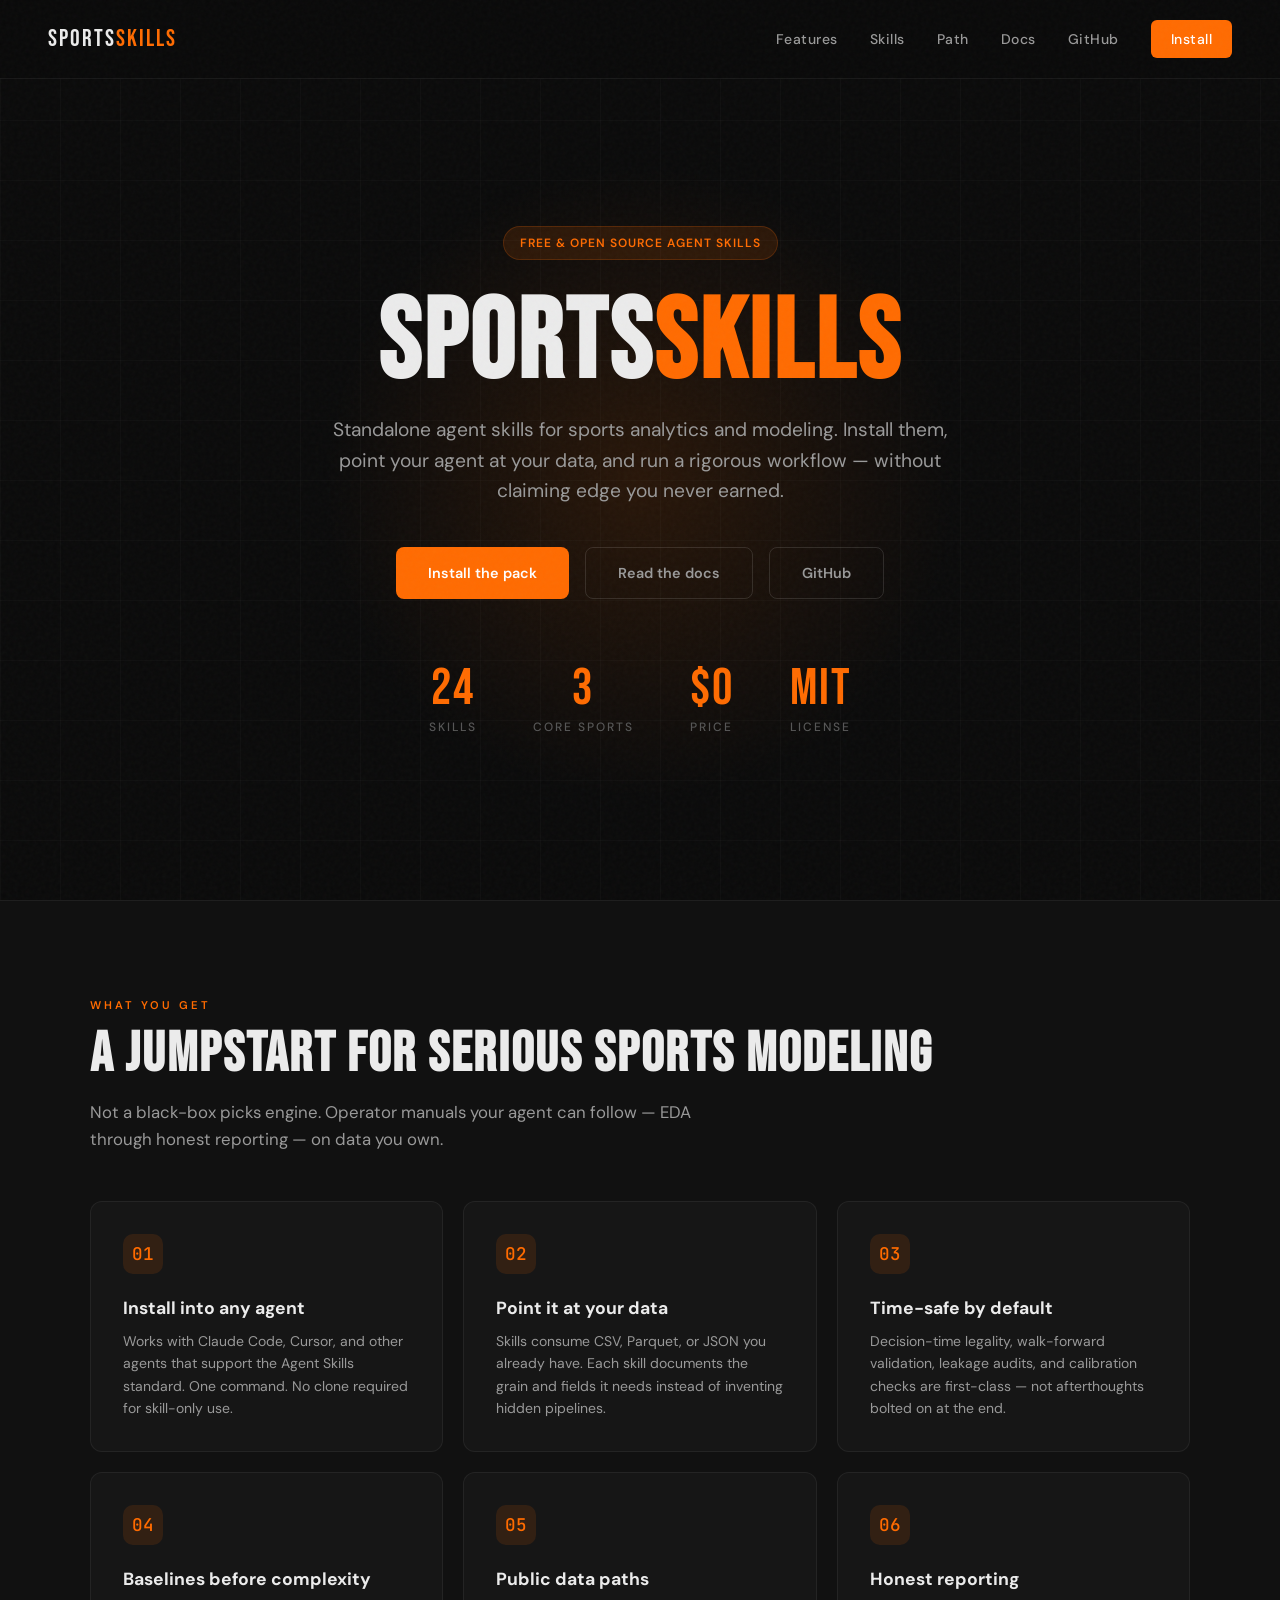
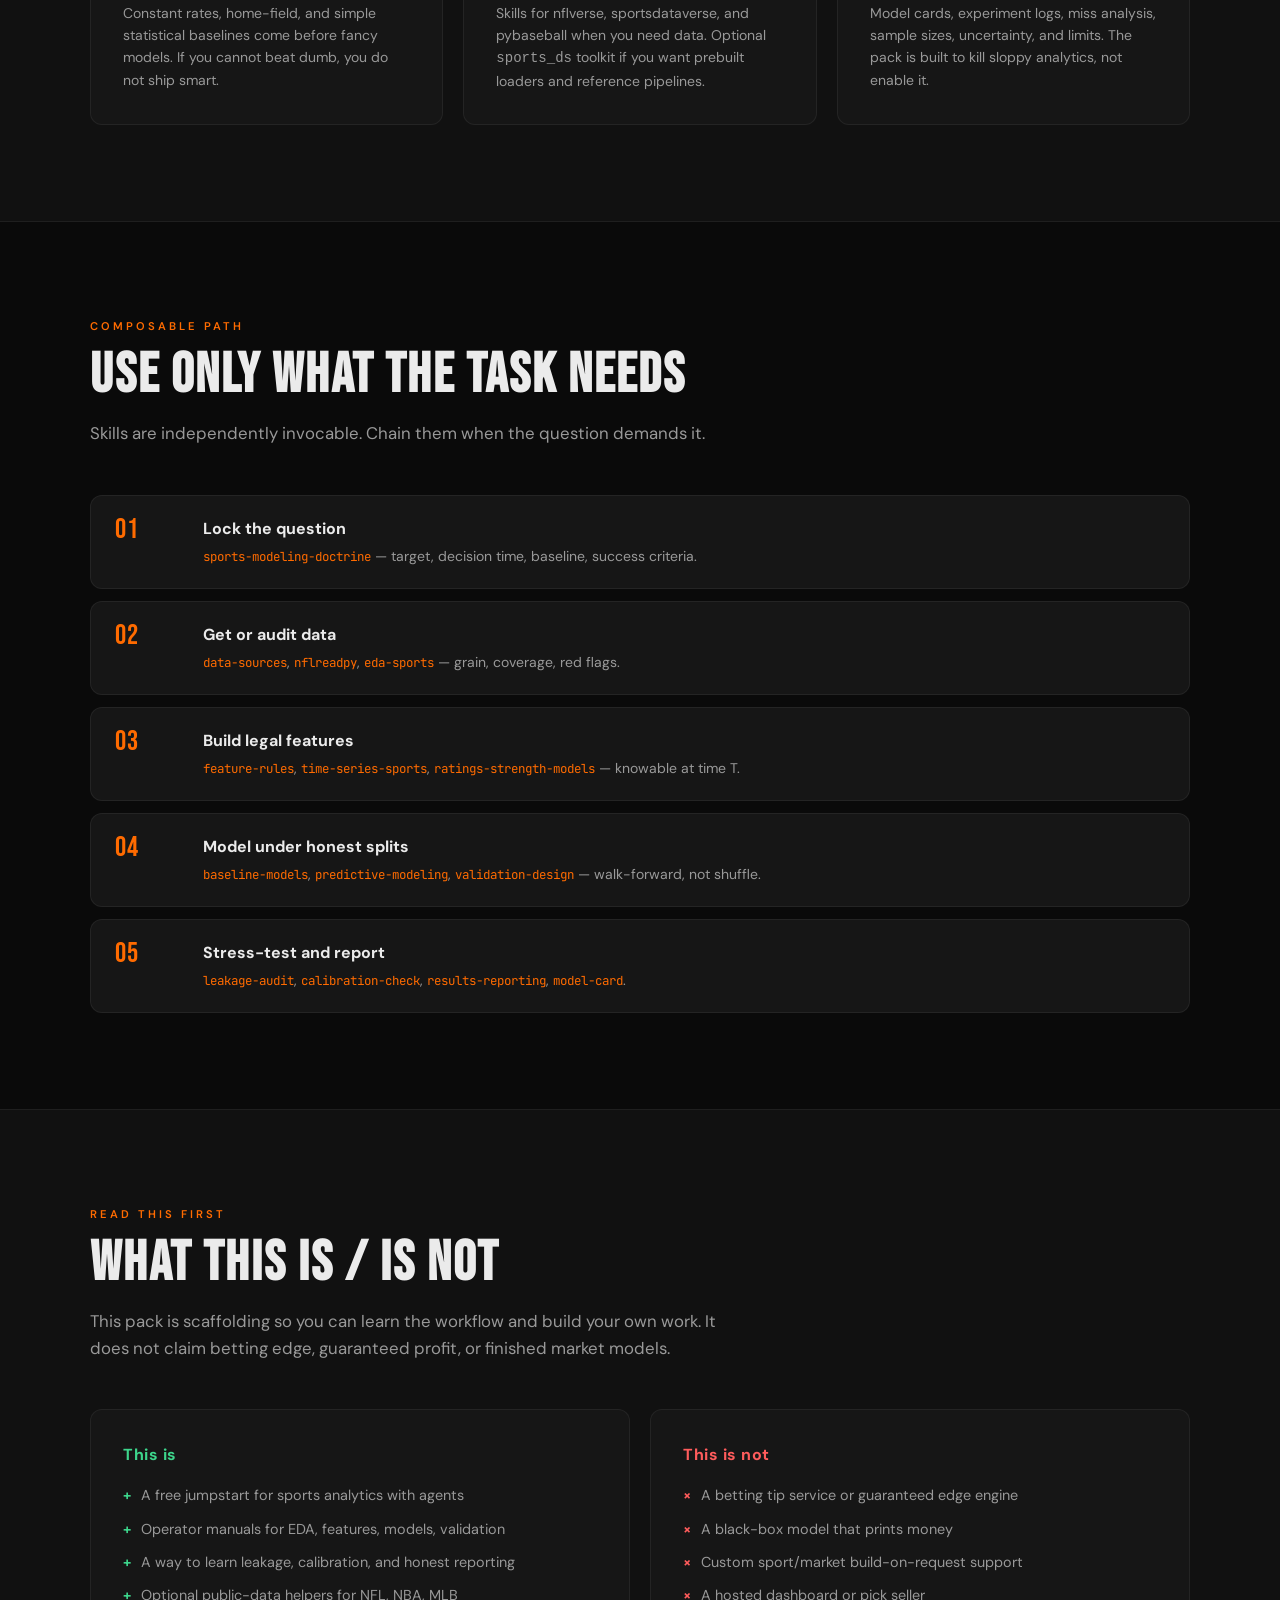
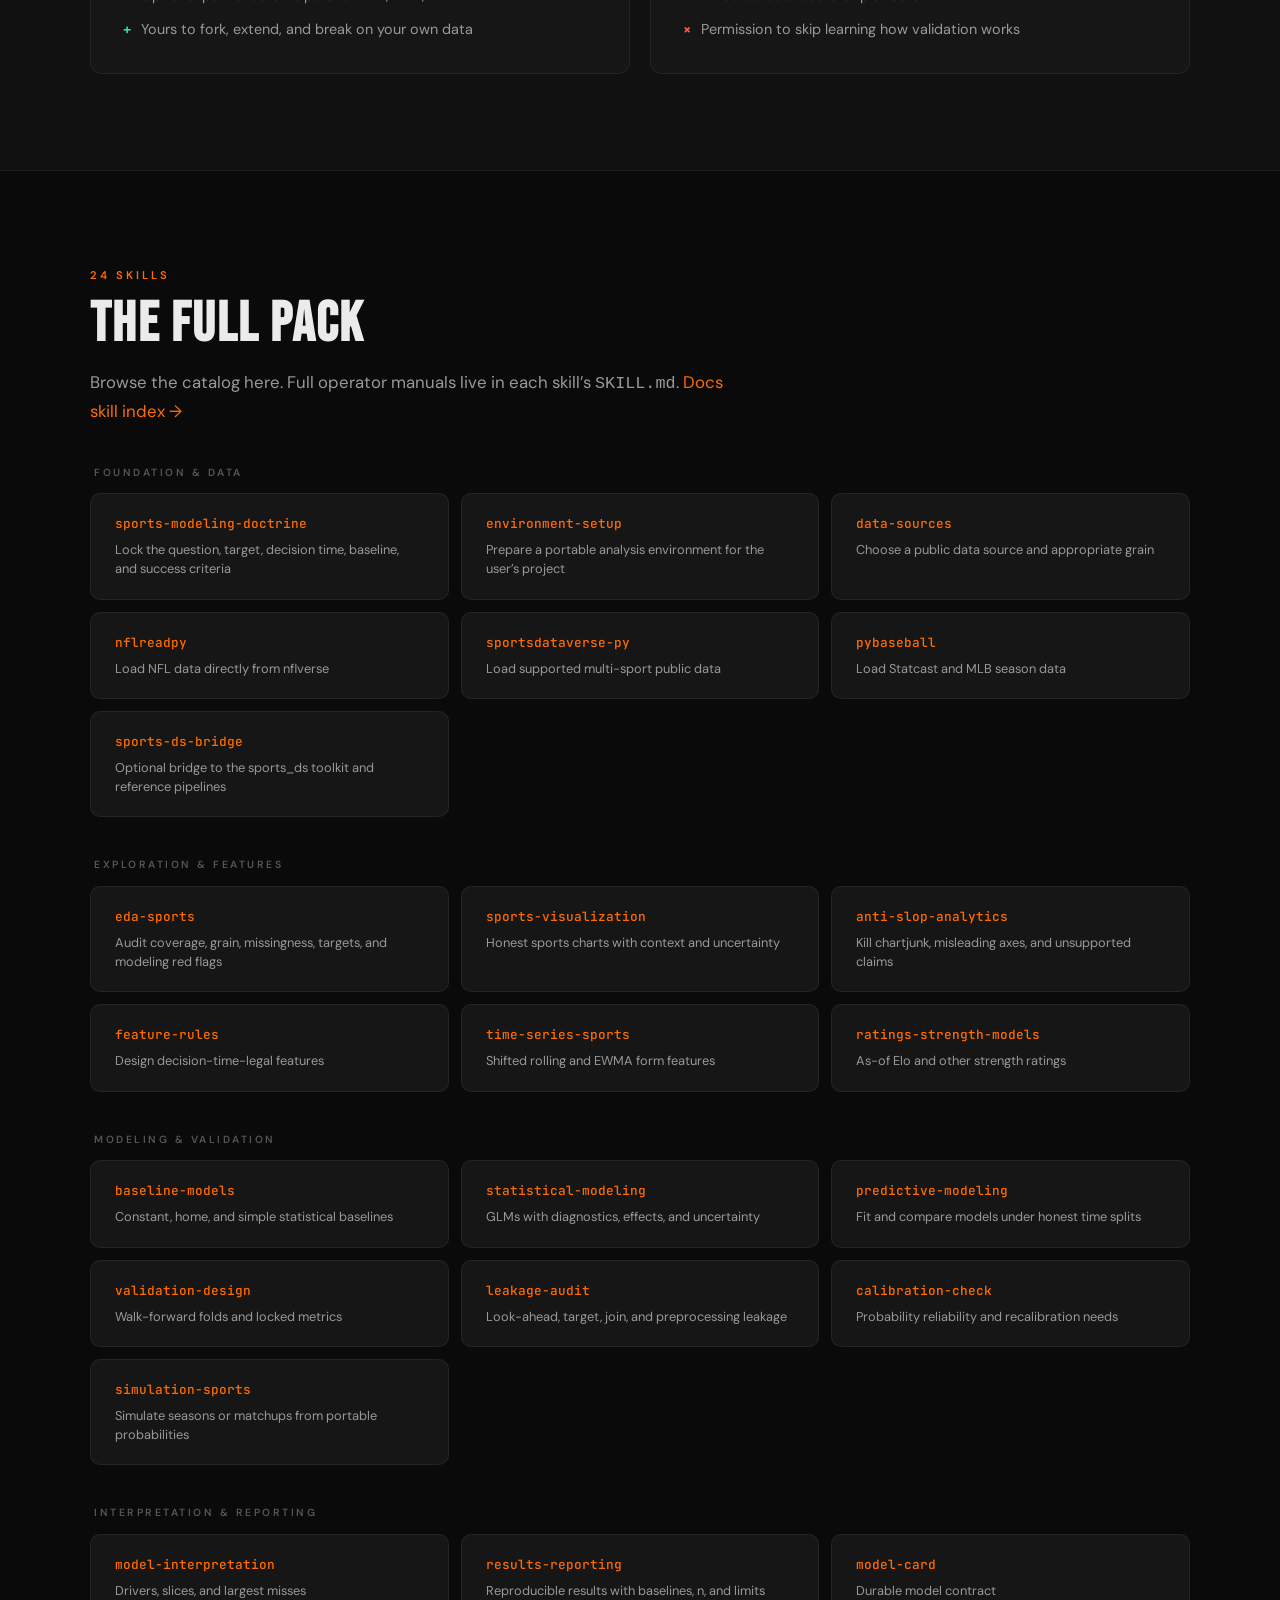
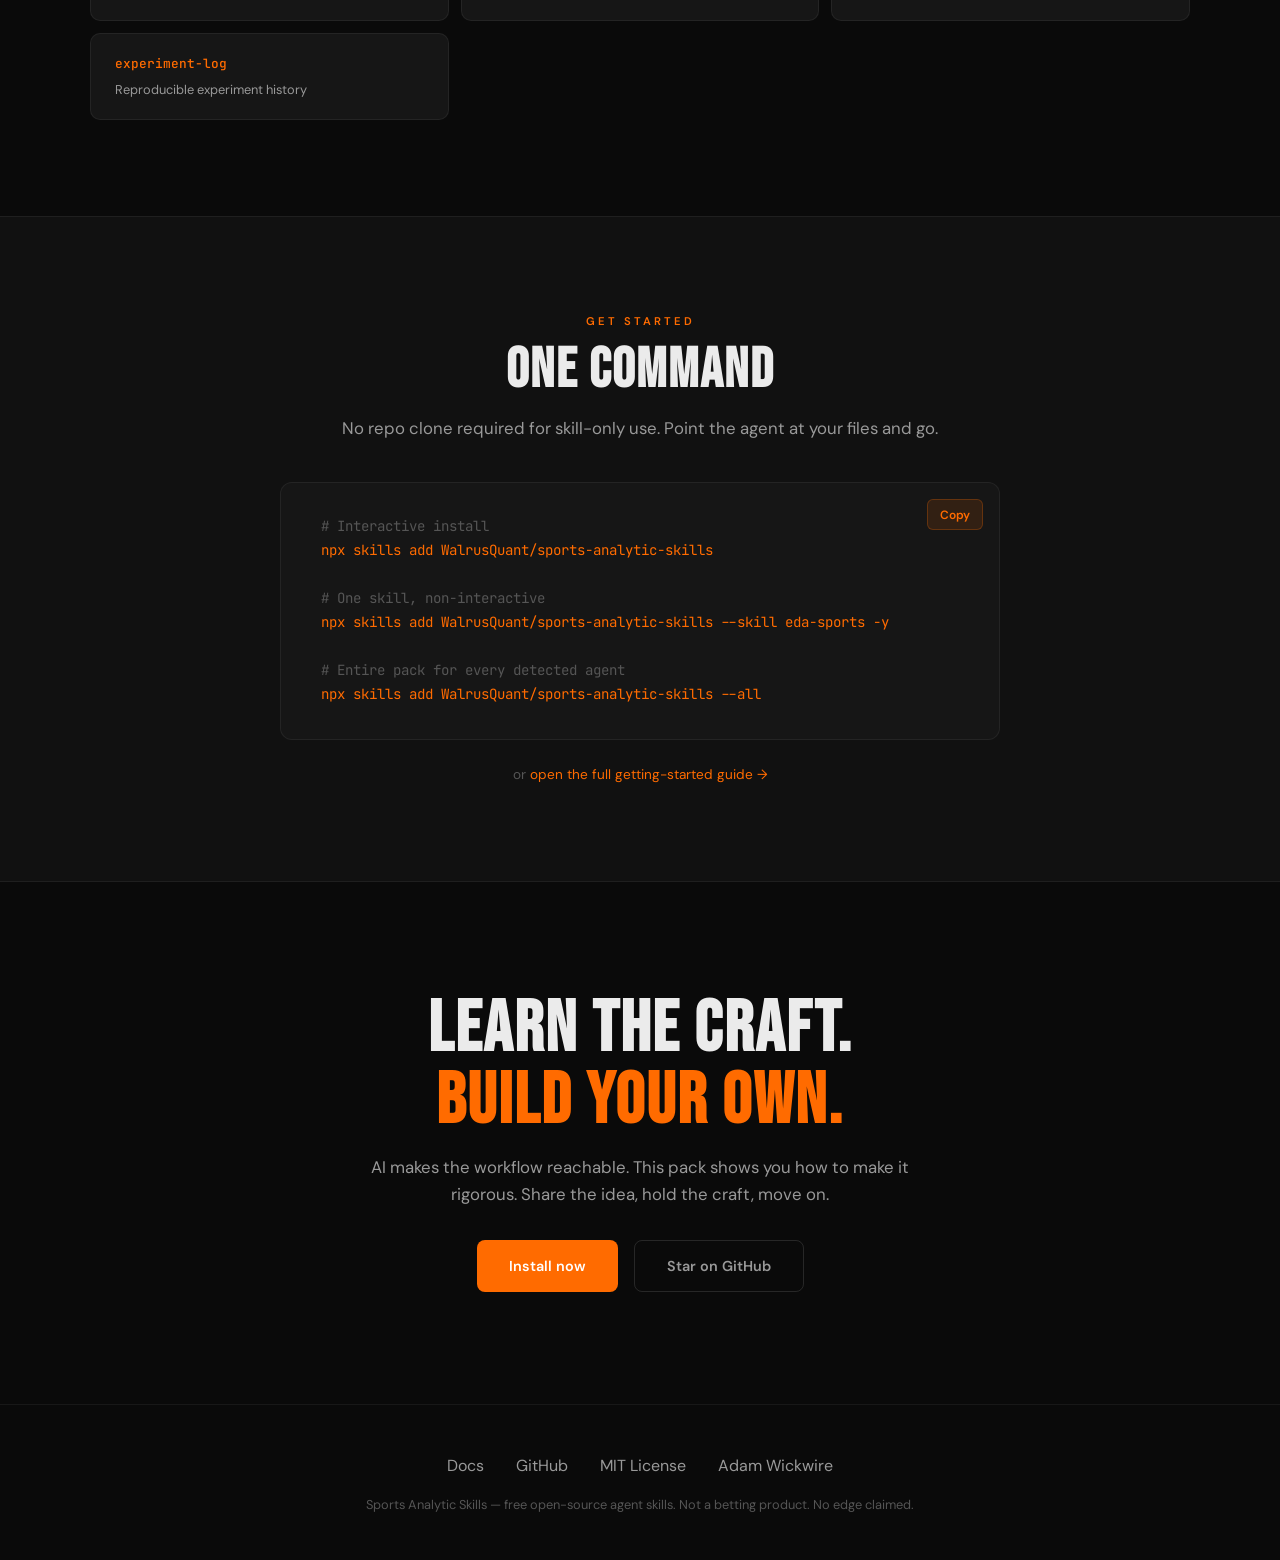
==== docs/index.html @ 064cb2d3 "feat: add GitHub Pages marketing site and docs Landing page and human docs for the skill pack, match" ====
<!DOCTYPE html>
<html lang="en">
<head>
  <meta charset="UTF-8">
  <meta name="viewport" content="width=device-width, initial-scale=1.0">
  <title>Sports Analytic Skills — Agent Skills for Sports Analytics</title>
  <meta name="description" content="Standalone agent skills for sports analytics and modeling. Install into Claude Code, Cursor, or any agent — EDA, time-safe features, baselines, walk-forward validation, leakage checks, calibration, and reporting.">

  <meta property="og:type" content="website">
  <meta property="og:title" content="Sports Analytic Skills — Agent Skills for Sports Analytics">
  <meta property="og:description" content="24 standalone agent skills for rigorous sports analytics. Point your agent at your data. Free and open source.">
  <meta property="og:url" content="https://walrusquant.github.io/sports-analytic-skills/">
  <meta property="og:site_name" content="Sports Analytic Skills">

  <meta name="twitter:card" content="summary_large_image">
  <meta name="twitter:title" content="Sports Analytic Skills">
  <meta name="twitter:description" content="24 standalone agent skills for sports analytics and modeling. Free jumpstart for agents — not a betting edge kit.">

  <link rel="preconnect" href="https://fonts.googleapis.com">
  <link rel="preconnect" href="https://fonts.gstatic.com" crossorigin>
  <link href="https://fonts.googleapis.com/css2?family=Bebas+Neue&family=DM+Sans:ital,opsz,wght@0,9..40,400;0,9..40,500;0,9..40,600;0,9..40,700;1,9..40,400&family=JetBrains+Mono:wght@400;500&display=swap" rel="stylesheet">
  <style>
    *, *::before, *::after { margin: 0; padding: 0; box-sizing: border-box; }

    :root {
      --bg: #0a0a0a;
      --surface: #111;
      --card: #161616;
      --card-border: rgba(255,255,255,0.06);
      --accent: #FF6B00;
      --accent-dim: rgba(255,107,0,0.12);
      --accent-glow: rgba(255,107,0,0.25);
      --text: #EBEBEB;
      --text-mid: #999;
      --text-dim: #555;
      --good: #3dd68c;
      --display: 'Bebas Neue', sans-serif;
      --body: 'DM Sans', sans-serif;
      --mono: 'JetBrains Mono', monospace;
    }

    html { scroll-behavior: smooth; }

    body {
      background: var(--bg);
      color: var(--text);
      font-family: var(--body);
      line-height: 1.6;
      -webkit-font-smoothing: antialiased;
      overflow-x: hidden;
    }

    body::before {
      content: '';
      position: fixed;
      inset: 0;
      background-image: url("data:image/svg+xml,%3Csvg viewBox='0 0 256 256' xmlns='http://www.w3.org/2000/svg'%3E%3Cfilter id='n'%3E%3CfeTurbulence type='fractalNoise' baseFrequency='0.9' numOctaves='4' stitchTiles='stitch'/%3E%3C/filter%3E%3Crect width='100%25' height='100%25' filter='url(%23n)' opacity='0.03'/%3E%3C/svg%3E");
      pointer-events: none;
      z-index: 9999;
    }

    a { color: var(--accent); text-decoration: none; }
    a:hover { color: #ff8533; }

    nav {
      position: fixed; top: 0; left: 0; right: 0; z-index: 100;
      display: flex; align-items: center; justify-content: space-between;
      padding: 1.25rem 3rem;
      background: rgba(10,10,10,0.85);
      backdrop-filter: blur(12px);
      border-bottom: 1px solid var(--card-border);
    }
    .nav-brand {
      font-family: var(--display);
      font-size: 1.5rem;
      letter-spacing: 2px;
      color: var(--text);
    }
    .nav-brand span { color: var(--accent); }
    .nav-links { display: flex; gap: 2rem; align-items: center; }
    .nav-links a {
      color: var(--text-mid);
      font-size: 0.875rem;
      font-weight: 500;
      letter-spacing: 0.5px;
      transition: color 0.2s;
    }
    .nav-links a:hover { color: var(--text); }
    .nav-cta {
      background: var(--accent) !important;
      color: #fff !important;
      padding: 0.5rem 1.25rem;
      border-radius: 6px;
      font-weight: 600;
      font-size: 0.8rem;
      letter-spacing: 0.5px;
      transition: box-shadow 0.3s;
    }
    .nav-cta:hover { box-shadow: 0 0 20px var(--accent-glow); color: #fff !important; }

    .hero {
      min-height: 100vh;
      display: flex;
      flex-direction: column;
      align-items: center;
      justify-content: center;
      text-align: center;
      padding: 8rem 2rem 4rem;
      position: relative;
    }
    .hero::before {
      content: '';
      position: absolute;
      top: 18%;
      left: 50%;
      transform: translateX(-50%);
      width: 640px;
      height: 640px;
      background: radial-gradient(circle, var(--accent-dim) 0%, transparent 70%);
      pointer-events: none;
    }
    .hero::after {
      content: '';
      position: absolute;
      inset: 0;
      background-image:
        linear-gradient(rgba(255,255,255,0.02) 1px, transparent 1px),
        linear-gradient(90deg, rgba(255,255,255,0.02) 1px, transparent 1px);
      background-size: 60px 60px;
      pointer-events: none;
    }
    .hero-content { position: relative; z-index: 1; max-width: 920px; }

    .hero-badge {
      display: inline-flex;
      align-items: center;
      gap: 0.5rem;
      background: var(--accent-dim);
      border: 1px solid rgba(255,107,0,0.2);
      padding: 0.4rem 1rem;
      border-radius: 100px;
      font-size: 0.75rem;
      font-weight: 600;
      color: var(--accent);
      letter-spacing: 1px;
      text-transform: uppercase;
      margin-bottom: 2rem;
      animation: fadeUp 0.6s ease-out both;
    }

    .hero h1 {
      font-family: var(--display);
      font-size: clamp(3.4rem, 9vw, 7rem);
      line-height: 0.95;
      letter-spacing: 3px;
      color: var(--text);
      margin-bottom: 0.5rem;
      animation: fadeUp 0.6s ease-out 0.1s both;
    }
    .hero h1 span { color: var(--accent); }

    .hero-sub {
      font-size: 1.2rem;
      color: var(--text-mid);
      max-width: 620px;
      margin: 1rem auto 2.5rem;
      font-weight: 400;
      animation: fadeUp 0.6s ease-out 0.2s both;
    }

    .hero-actions {
      display: flex;
      gap: 1rem;
      justify-content: center;
      flex-wrap: wrap;
      animation: fadeUp 0.6s ease-out 0.3s both;
    }

    .btn {
      display: inline-flex;
      align-items: center;
      gap: 0.5rem;
      padding: 0.85rem 2rem;
      border-radius: 8px;
      font-weight: 600;
      font-size: 0.9rem;
      transition: all 0.25s;
      cursor: pointer;
      border: none;
    }
    .btn-primary {
      background: var(--accent);
      color: #fff;
    }
    .btn-primary:hover {
      background: #ff8533;
      box-shadow: 0 0 30px var(--accent-glow);
      color: #fff;
      transform: translateY(-1px);
    }
    .btn-ghost {
      background: transparent;
      color: var(--text-mid);
      border: 1px solid rgba(255,255,255,0.12);
    }
    .btn-ghost:hover {
      color: var(--text);
      border-color: rgba(255,255,255,0.3);
      transform: translateY(-1px);
    }

    .stats-bar {
      display: flex;
      justify-content: center;
      gap: 3.5rem;
      margin-top: 4rem;
      flex-wrap: wrap;
      animation: fadeUp 0.6s ease-out 0.4s both;
    }
    .stat { text-align: center; }
    .stat-number {
      font-family: var(--display);
      font-size: 3.2rem;
      color: var(--accent);
      line-height: 1;
      letter-spacing: 2px;
    }
    .stat-label {
      font-size: 0.75rem;
      color: var(--text-dim);
      text-transform: uppercase;
      letter-spacing: 2px;
      font-weight: 500;
      margin-top: 0.25rem;
    }

    section { padding: 6rem 2rem; }
    .section-inner { max-width: 1100px; margin: 0 auto; }
    .section-label {
      font-size: 0.7rem;
      text-transform: uppercase;
      letter-spacing: 3px;
      color: var(--accent);
      font-weight: 600;
      margin-bottom: 0.75rem;
    }
    .section-title {
      font-family: var(--display);
      font-size: clamp(2.5rem, 5vw, 3.5rem);
      letter-spacing: 2px;
      line-height: 1;
      margin-bottom: 1rem;
    }
    .section-desc {
      color: var(--text-mid);
      max-width: 640px;
      font-size: 1.05rem;
    }

    .features {
      background: var(--surface);
      border-top: 1px solid var(--card-border);
      border-bottom: 1px solid var(--card-border);
    }
    .feature-grid {
      display: grid;
      grid-template-columns: repeat(auto-fit, minmax(300px, 1fr));
      gap: 1.25rem;
      margin-top: 3rem;
    }
    .feature-card {
      background: var(--card);
      border: 1px solid var(--card-border);
      border-radius: 12px;
      padding: 2rem;
      transition: all 0.3s;
      position: relative;
      overflow: hidden;
    }
    .feature-card::before {
      content: '';
      position: absolute;
      top: 0; left: 0; right: 0;
      height: 2px;
      background: var(--accent);
      transform: scaleX(0);
      transform-origin: left;
      transition: transform 0.4s;
    }
    .feature-card:hover::before { transform: scaleX(1); }
    .feature-card:hover {
      border-color: rgba(255,107,0,0.15);
      transform: translateY(-2px);
    }
    .feature-icon {
      width: 40px;
      height: 40px;
      border-radius: 10px;
      background: var(--accent-dim);
      display: flex;
      align-items: center;
      justify-content: center;
      font-size: 1.1rem;
      margin-bottom: 1.25rem;
      color: var(--accent);
      font-family: var(--mono);
      font-weight: 500;
    }
    .feature-card h3 {
      font-size: 1.1rem;
      font-weight: 700;
      margin-bottom: 0.5rem;
    }
    .feature-card p {
      font-size: 0.875rem;
      color: var(--text-mid);
      line-height: 1.6;
    }

    .path-flow {
      margin-top: 3rem;
      display: grid;
      gap: 0.75rem;
    }
    .path-step {
      display: grid;
      grid-template-columns: 72px 1fr;
      gap: 1rem;
      align-items: start;
      background: var(--card);
      border: 1px solid var(--card-border);
      border-radius: 12px;
      padding: 1.25rem 1.5rem;
    }
    .path-num {
      font-family: var(--display);
      font-size: 1.75rem;
      color: var(--accent);
      letter-spacing: 1px;
      line-height: 1;
    }
    .path-step h3 {
      font-size: 1rem;
      margin-bottom: 0.25rem;
    }
    .path-step p {
      font-size: 0.875rem;
      color: var(--text-mid);
    }
    .path-step code {
      font-family: var(--mono);
      font-size: 0.78rem;
      color: var(--accent);
    }

    .boundary {
      background: var(--surface);
      border-top: 1px solid var(--card-border);
      border-bottom: 1px solid var(--card-border);
    }
    .boundary-grid {
      display: grid;
      grid-template-columns: repeat(auto-fit, minmax(280px, 1fr));
      gap: 1.25rem;
      margin-top: 3rem;
    }
    .boundary-card {
      background: var(--card);
      border: 1px solid var(--card-border);
      border-radius: 12px;
      padding: 2rem;
    }
    .boundary-card h3 {
      font-size: 1rem;
      margin-bottom: 1rem;
      letter-spacing: 0.5px;
    }
    .boundary-card.yes h3 { color: var(--good); }
    .boundary-card.no h3 { color: #ff5c5c; }
    .boundary-card ul {
      list-style: none;
      display: grid;
      gap: 0.65rem;
    }
    .boundary-card li {
      font-size: 0.9rem;
      color: var(--text-mid);
      padding-left: 1.1rem;
      position: relative;
    }
    .boundary-card.yes li::before {
      content: '+';
      position: absolute;
      left: 0;
      color: var(--good);
      font-weight: 700;
    }
    .boundary-card.no li::before {
      content: '×';
      position: absolute;
      left: 0;
      color: #ff5c5c;
      font-weight: 700;
    }

    .tool-group { margin-top: 2.5rem; }
    .tool-group-label {
      font-size: 0.65rem;
      text-transform: uppercase;
      letter-spacing: 2.5px;
      color: var(--text-dim);
      font-weight: 600;
      margin-bottom: 0.75rem;
      padding-left: 0.25rem;
    }
    .tool-list {
      display: grid;
      grid-template-columns: repeat(auto-fill, minmax(320px, 1fr));
      gap: 0.75rem;
    }
    .tool-card {
      background: var(--card);
      border: 1px solid var(--card-border);
      border-radius: 10px;
      padding: 1.25rem 1.5rem;
      transition: all 0.25s;
    }
    .tool-card:hover {
      border-color: rgba(255,107,0,0.2);
      background: #1a1a1a;
    }
    .tool-name {
      font-family: var(--mono);
      font-size: 0.8rem;
      color: var(--accent);
      font-weight: 500;
    }
    .tool-desc {
      font-size: 0.8rem;
      color: var(--text-mid);
      line-height: 1.5;
      margin-top: 0.35rem;
    }

    .install-section {
      background: var(--surface);
      border-top: 1px solid var(--card-border);
      border-bottom: 1px solid var(--card-border);
      text-align: center;
    }
    .install-block {
      background: var(--card);
      border: 1px solid var(--card-border);
      border-radius: 12px;
      padding: 2rem 2.5rem;
      max-width: 720px;
      margin: 2.5rem auto 0;
      text-align: left;
      position: relative;
    }
    .install-block code {
      font-family: var(--mono);
      font-size: 0.88rem;
      color: var(--text);
      user-select: all;
      display: block;
      line-height: 1.7;
    }
    .install-block .comment { color: var(--text-dim); }
    .install-block .cmd { color: var(--accent); }
    .copy-btn {
      position: absolute;
      top: 1rem;
      right: 1rem;
      background: var(--accent-dim);
      border: 1px solid rgba(255,107,0,0.25);
      color: var(--accent);
      font-family: var(--body);
      font-size: 0.75rem;
      font-weight: 600;
      padding: 0.4rem 0.75rem;
      border-radius: 6px;
      cursor: pointer;
    }
    .copy-btn:hover { background: rgba(255,107,0,0.2); }
    .install-or {
      color: var(--text-dim);
      font-size: 0.85rem;
      margin: 1.5rem 0 0;
    }

    .final {
      text-align: center;
      padding: 7rem 2rem;
    }
    .final h2 {
      font-family: var(--display);
      font-size: clamp(2.8rem, 6vw, 4.5rem);
      letter-spacing: 2px;
      line-height: 1;
      margin-bottom: 1rem;
    }
    .final h2 span { color: var(--accent); }
    .final p {
      color: var(--text-mid);
      max-width: 560px;
      margin: 0 auto 2rem;
      font-size: 1.05rem;
    }

    footer {
      padding: 3rem;
      text-align: center;
      border-top: 1px solid var(--card-border);
    }
    footer p {
      color: var(--text-dim);
      font-size: 0.8rem;
    }
    footer a { color: var(--text-mid); }
    footer a:hover { color: var(--accent); }
    .footer-links {
      display: flex;
      justify-content: center;
      gap: 2rem;
      margin-bottom: 1rem;
      flex-wrap: wrap;
    }

    @keyframes fadeUp {
      from { opacity: 0; transform: translateY(20px); }
      to { opacity: 1; transform: translateY(0); }
    }
    .fade-in {
      opacity: 0;
      transform: translateY(20px);
      transition: opacity 0.6s ease-out, transform 0.6s ease-out;
    }
    .fade-in.visible {
      opacity: 1;
      transform: translateY(0);
    }

    @media (max-width: 768px) {
      nav { padding: 1rem 1.25rem; }
      .nav-links a:not(.nav-cta) { display: none; }
      .stats-bar { gap: 1.75rem; }
      .stat-number { font-size: 2.4rem; }
      section { padding: 4rem 1.25rem; }
      .tool-list { grid-template-columns: 1fr; }
      .path-step { grid-template-columns: 48px 1fr; }
      .install-block { padding: 1.5rem 1.25rem; }
    }
  </style>
</head>
<body>

  <nav>
    <div class="nav-brand">SPORTS<span>SKILLS</span></div>
    <div class="nav-links">
      <a href="#features">Features</a>
      <a href="#skills">Skills</a>
      <a href="#path">Path</a>
      <a href="docs.html">Docs</a>
      <a href="https://github.com/WalrusQuant/sports-analytic-skills" target="_blank" rel="noopener">GitHub</a>
      <a href="#install" class="nav-cta">Install</a>
    </div>
  </nav>

  <section class="hero">
    <div class="hero-content">
      <div class="hero-badge">Free & Open Source Agent Skills</div>
      <h1>SPORTS<span>SKILLS</span></h1>
      <p class="hero-sub">
        Standalone agent skills for sports analytics and modeling.
        Install them, point your agent at your data, and run a rigorous workflow —
        without claiming edge you never earned.
      </p>
      <div class="hero-actions">
        <a href="#install" class="btn btn-primary">Install the pack</a>
        <a href="docs.html" class="btn btn-ghost">Read the docs</a>
        <a href="https://github.com/WalrusQuant/sports-analytic-skills" class="btn btn-ghost" target="_blank" rel="noopener">GitHub</a>
      </div>

      <div class="stats-bar">
        <div class="stat">
          <div class="stat-number">24</div>
          <div class="stat-label">Skills</div>
        </div>
        <div class="stat">
          <div class="stat-number">3</div>
          <div class="stat-label">Core sports</div>
        </div>
        <div class="stat">
          <div class="stat-number">$0</div>
          <div class="stat-label">Price</div>
        </div>
        <div class="stat">
          <div class="stat-number">MIT</div>
          <div class="stat-label">License</div>
        </div>
      </div>
    </div>
  </section>

  <section class="features" id="features">
    <div class="section-inner">
      <div class="section-label fade-in">What you get</div>
      <h2 class="section-title fade-in">A jumpstart for serious sports modeling</h2>
      <p class="section-desc fade-in">
        Not a black-box picks engine. Operator manuals your agent can follow —
        EDA through honest reporting — on data you own.
      </p>

      <div class="feature-grid">
        <div class="feature-card fade-in">
          <div class="feature-icon">01</div>
          <h3>Install into any agent</h3>
          <p>Works with Claude Code, Cursor, and other agents that support the Agent Skills standard. One command. No clone required for skill-only use.</p>
        </div>
        <div class="feature-card fade-in">
          <div class="feature-icon">02</div>
          <h3>Point it at your data</h3>
          <p>Skills consume CSV, Parquet, or JSON you already have. Each skill documents the grain and fields it needs instead of inventing hidden pipelines.</p>
        </div>
        <div class="feature-card fade-in">
          <div class="feature-icon">03</div>
          <h3>Time-safe by default</h3>
          <p>Decision-time legality, walk-forward validation, leakage audits, and calibration checks are first-class — not afterthoughts bolted on at the end.</p>
        </div>
        <div class="feature-card fade-in">
          <div class="feature-icon">04</div>
          <h3>Baselines before complexity</h3>
          <p>Constant rates, home-field, and simple statistical baselines come before fancy models. If you cannot beat dumb, you do not ship smart.</p>
        </div>
        <div class="feature-card fade-in">
          <div class="feature-icon">05</div>
          <h3>Public data paths</h3>
          <p>Skills for nflverse, sportsdataverse, and pybaseball when you need data. Optional <code>sports_ds</code> toolkit if you want prebuilt loaders and reference pipelines.</p>
        </div>
        <div class="feature-card fade-in">
          <div class="feature-icon">06</div>
          <h3>Honest reporting</h3>
          <p>Model cards, experiment logs, miss analysis, sample sizes, uncertainty, and limits. The pack is built to kill sloppy analytics, not enable it.</p>
        </div>
      </div>
    </div>
  </section>

  <section id="path">
    <div class="section-inner">
      <div class="section-label fade-in">Composable path</div>
      <h2 class="section-title fade-in">Use only what the task needs</h2>
      <p class="section-desc fade-in">
        Skills are independently invocable. Chain them when the question demands it.
      </p>

      <div class="path-flow fade-in">
        <div class="path-step">
          <div class="path-num">01</div>
          <div>
            <h3>Lock the question</h3>
            <p><code>sports-modeling-doctrine</code> — target, decision time, baseline, success criteria.</p>
          </div>
        </div>
        <div class="path-step">
          <div class="path-num">02</div>
          <div>
            <h3>Get or audit data</h3>
            <p><code>data-sources</code>, <code>nflreadpy</code>, <code>eda-sports</code> — grain, coverage, red flags.</p>
          </div>
        </div>
        <div class="path-step">
          <div class="path-num">03</div>
          <div>
            <h3>Build legal features</h3>
            <p><code>feature-rules</code>, <code>time-series-sports</code>, <code>ratings-strength-models</code> — knowable at time T.</p>
          </div>
        </div>
        <div class="path-step">
          <div class="path-num">04</div>
          <div>
            <h3>Model under honest splits</h3>
            <p><code>baseline-models</code>, <code>predictive-modeling</code>, <code>validation-design</code> — walk-forward, not shuffle.</p>
          </div>
        </div>
        <div class="path-step">
          <div class="path-num">05</div>
          <div>
            <h3>Stress-test and report</h3>
            <p><code>leakage-audit</code>, <code>calibration-check</code>, <code>results-reporting</code>, <code>model-card</code>.</p>
          </div>
        </div>
      </div>
    </div>
  </section>

  <section class="boundary" id="boundary">
    <div class="section-inner">
      <div class="section-label fade-in">Read this first</div>
      <h2 class="section-title fade-in">What this is / is not</h2>
      <p class="section-desc fade-in">
        This pack is scaffolding so you can learn the workflow and build your own work.
        It does not claim betting edge, guaranteed profit, or finished market models.
      </p>

      <div class="boundary-grid">
        <div class="boundary-card yes fade-in">
          <h3>This is</h3>
          <ul>
            <li>A free jumpstart for sports analytics with agents</li>
            <li>Operator manuals for EDA, features, models, validation</li>
            <li>A way to learn leakage, calibration, and honest reporting</li>
            <li>Optional public-data helpers for NFL, NBA, MLB</li>
            <li>Yours to fork, extend, and break on your own data</li>
          </ul>
        </div>
        <div class="boundary-card no fade-in">
          <h3>This is not</h3>
          <ul>
            <li>A betting tip service or guaranteed edge engine</li>
            <li>A black-box model that prints money</li>
            <li>Custom sport/market build-on-request support</li>
            <li>A hosted dashboard or pick seller</li>
            <li>Permission to skip learning how validation works</li>
          </ul>
        </div>
      </div>
    </div>
  </section>

  <section id="skills">
    <div class="section-inner">
      <div class="section-label fade-in">24 skills</div>
      <h2 class="section-title fade-in">The full pack</h2>
      <p class="section-desc fade-in">
        Browse the catalog here. Full operator manuals live in each skill’s <code>SKILL.md</code>.
        <a href="docs.html#skills">Docs skill index →</a>
      </p>

      <div class="tool-group fade-in">
        <div class="tool-group-label">Foundation & data</div>
        <div class="tool-list">
          <div class="tool-card"><div class="tool-name">sports-modeling-doctrine</div><div class="tool-desc">Lock the question, target, decision time, baseline, and success criteria</div></div>
          <div class="tool-card"><div class="tool-name">environment-setup</div><div class="tool-desc">Prepare a portable analysis environment for the user’s project</div></div>
          <div class="tool-card"><div class="tool-name">data-sources</div><div class="tool-desc">Choose a public data source and appropriate grain</div></div>
          <div class="tool-card"><div class="tool-name">nflreadpy</div><div class="tool-desc">Load NFL data directly from nflverse</div></div>
          <div class="tool-card"><div class="tool-name">sportsdataverse-py</div><div class="tool-desc">Load supported multi-sport public data</div></div>
          <div class="tool-card"><div class="tool-name">pybaseball</div><div class="tool-desc">Load Statcast and MLB season data</div></div>
          <div class="tool-card"><div class="tool-name">sports-ds-bridge</div><div class="tool-desc">Optional bridge to the sports_ds toolkit and reference pipelines</div></div>
        </div>
      </div>

      <div class="tool-group fade-in">
        <div class="tool-group-label">Exploration & features</div>
        <div class="tool-list">
          <div class="tool-card"><div class="tool-name">eda-sports</div><div class="tool-desc">Audit coverage, grain, missingness, targets, and modeling red flags</div></div>
          <div class="tool-card"><div class="tool-name">sports-visualization</div><div class="tool-desc">Honest sports charts with context and uncertainty</div></div>
          <div class="tool-card"><div class="tool-name">anti-slop-analytics</div><div class="tool-desc">Kill chartjunk, misleading axes, and unsupported claims</div></div>
          <div class="tool-card"><div class="tool-name">feature-rules</div><div class="tool-desc">Design decision-time-legal features</div></div>
          <div class="tool-card"><div class="tool-name">time-series-sports</div><div class="tool-desc">Shifted rolling and EWMA form features</div></div>
          <div class="tool-card"><div class="tool-name">ratings-strength-models</div><div class="tool-desc">As-of Elo and other strength ratings</div></div>
        </div>
      </div>

      <div class="tool-group fade-in">
        <div class="tool-group-label">Modeling & validation</div>
        <div class="tool-list">
          <div class="tool-card"><div class="tool-name">baseline-models</div><div class="tool-desc">Constant, home, and simple statistical baselines</div></div>
          <div class="tool-card"><div class="tool-name">statistical-modeling</div><div class="tool-desc">GLMs with diagnostics, effects, and uncertainty</div></div>
          <div class="tool-card"><div class="tool-name">predictive-modeling</div><div class="tool-desc">Fit and compare models under honest time splits</div></div>
          <div class="tool-card"><div class="tool-name">validation-design</div><div class="tool-desc">Walk-forward folds and locked metrics</div></div>
          <div class="tool-card"><div class="tool-name">leakage-audit</div><div class="tool-desc">Look-ahead, target, join, and preprocessing leakage</div></div>
          <div class="tool-card"><div class="tool-name">calibration-check</div><div class="tool-desc">Probability reliability and recalibration needs</div></div>
          <div class="tool-card"><div class="tool-name">simulation-sports</div><div class="tool-desc">Simulate seasons or matchups from portable probabilities</div></div>
        </div>
      </div>

      <div class="tool-group fade-in">
        <div class="tool-group-label">Interpretation & reporting</div>
        <div class="tool-list">
          <div class="tool-card"><div class="tool-name">model-interpretation</div><div class="tool-desc">Drivers, slices, and largest misses</div></div>
          <div class="tool-card"><div class="tool-name">results-reporting</div><div class="tool-desc">Reproducible results with baselines, n, and limits</div></div>
          <div class="tool-card"><div class="tool-name">model-card</div><div class="tool-desc">Durable model contract</div></div>
          <div class="tool-card"><div class="tool-name">experiment-log</div><div class="tool-desc">Reproducible experiment history</div></div>
        </div>
      </div>
    </div>
  </section>

  <section class="install-section" id="install">
    <div class="section-inner">
      <div class="section-label fade-in">Get started</div>
      <h2 class="section-title fade-in">One command</h2>
      <p class="section-desc fade-in" style="margin: 0 auto;">
        No repo clone required for skill-only use. Point the agent at your files and go.
      </p>

      <div class="install-block fade-in">
        <button class="copy-btn" type="button" data-copy="npx skills add WalrusQuant/sports-analytic-skills">Copy</button>
        <code>
          <span class="comment"># Interactive install</span><br>
          <span class="cmd">npx skills add WalrusQuant/sports-analytic-skills</span><br><br>
          <span class="comment"># One skill, non-interactive</span><br>
          <span class="cmd">npx skills add WalrusQuant/sports-analytic-skills --skill eda-sports -y</span><br><br>
          <span class="comment"># Entire pack for every detected agent</span><br>
          <span class="cmd">npx skills add WalrusQuant/sports-analytic-skills --all</span>
        </code>
      </div>

      <p class="install-or fade-in">or <a href="docs.html#getting-started">open the full getting-started guide →</a></p>
    </div>
  </section>

  <section class="final">
    <div class="section-inner">
      <h2 class="fade-in">Learn the craft.<br><span>Build your own.</span></h2>
      <p class="fade-in">
        AI makes the workflow reachable. This pack shows you how to make it rigorous.
        Share the idea, hold the craft, move on.
      </p>
      <div class="hero-actions fade-in">
        <a href="#install" class="btn btn-primary">Install now</a>
        <a href="https://github.com/WalrusQuant/sports-analytic-skills" class="btn btn-ghost" target="_blank" rel="noopener">Star on GitHub</a>
      </div>
    </div>
  </section>

  <footer>
    <div class="footer-links">
      <a href="docs.html">Docs</a>
      <a href="https://github.com/WalrusQuant/sports-analytic-skills">GitHub</a>
      <a href="https://github.com/WalrusQuant/sports-analytic-skills/blob/main/LICENSE">MIT License</a>
      <a href="https://adamwickwire.com">Adam Wickwire</a>
    </div>
    <p>Sports Analytic Skills &mdash; free open-source agent skills. Not a betting product. No edge claimed.</p>
  </footer>

  <script>
    const observer = new IntersectionObserver((entries) => {
      entries.forEach(e => {
        if (e.isIntersecting) {
          e.target.classList.add('visible');
          observer.unobserve(e.target);
        }
      });
    }, { threshold: 0.1 });
    document.querySelectorAll('.fade-in').forEach(el => observer.observe(el));

    document.querySelectorAll('.copy-btn').forEach(btn => {
      btn.addEventListener('click', async () => {
        const text = btn.getAttribute('data-copy') || '';
        try {
          await navigator.clipboard.writeText(text);
          btn.textContent = 'Copied';
          setTimeout(() => { btn.textContent = 'Copy'; }, 1400);
        } catch (_) {
          btn.textContent = 'Select cmd';
        }
      });
    });
  </script>
</body>
</html>
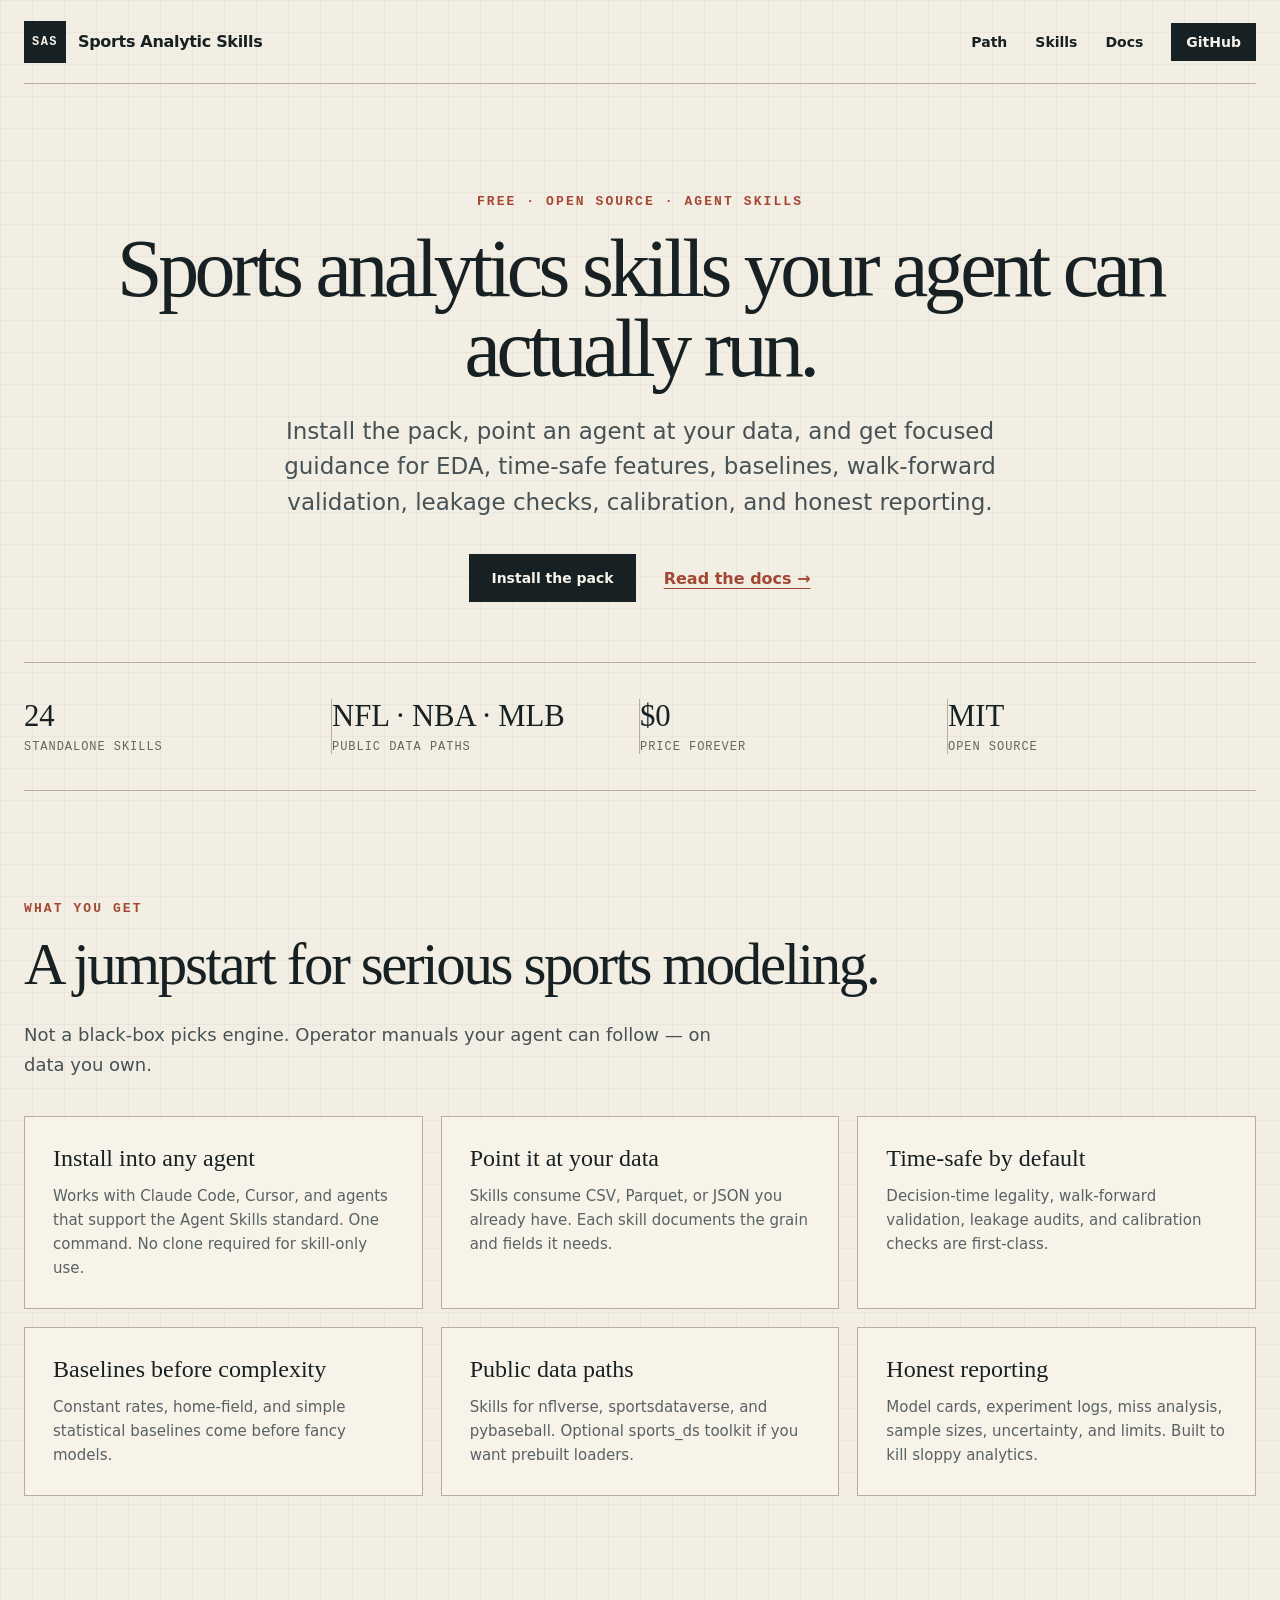
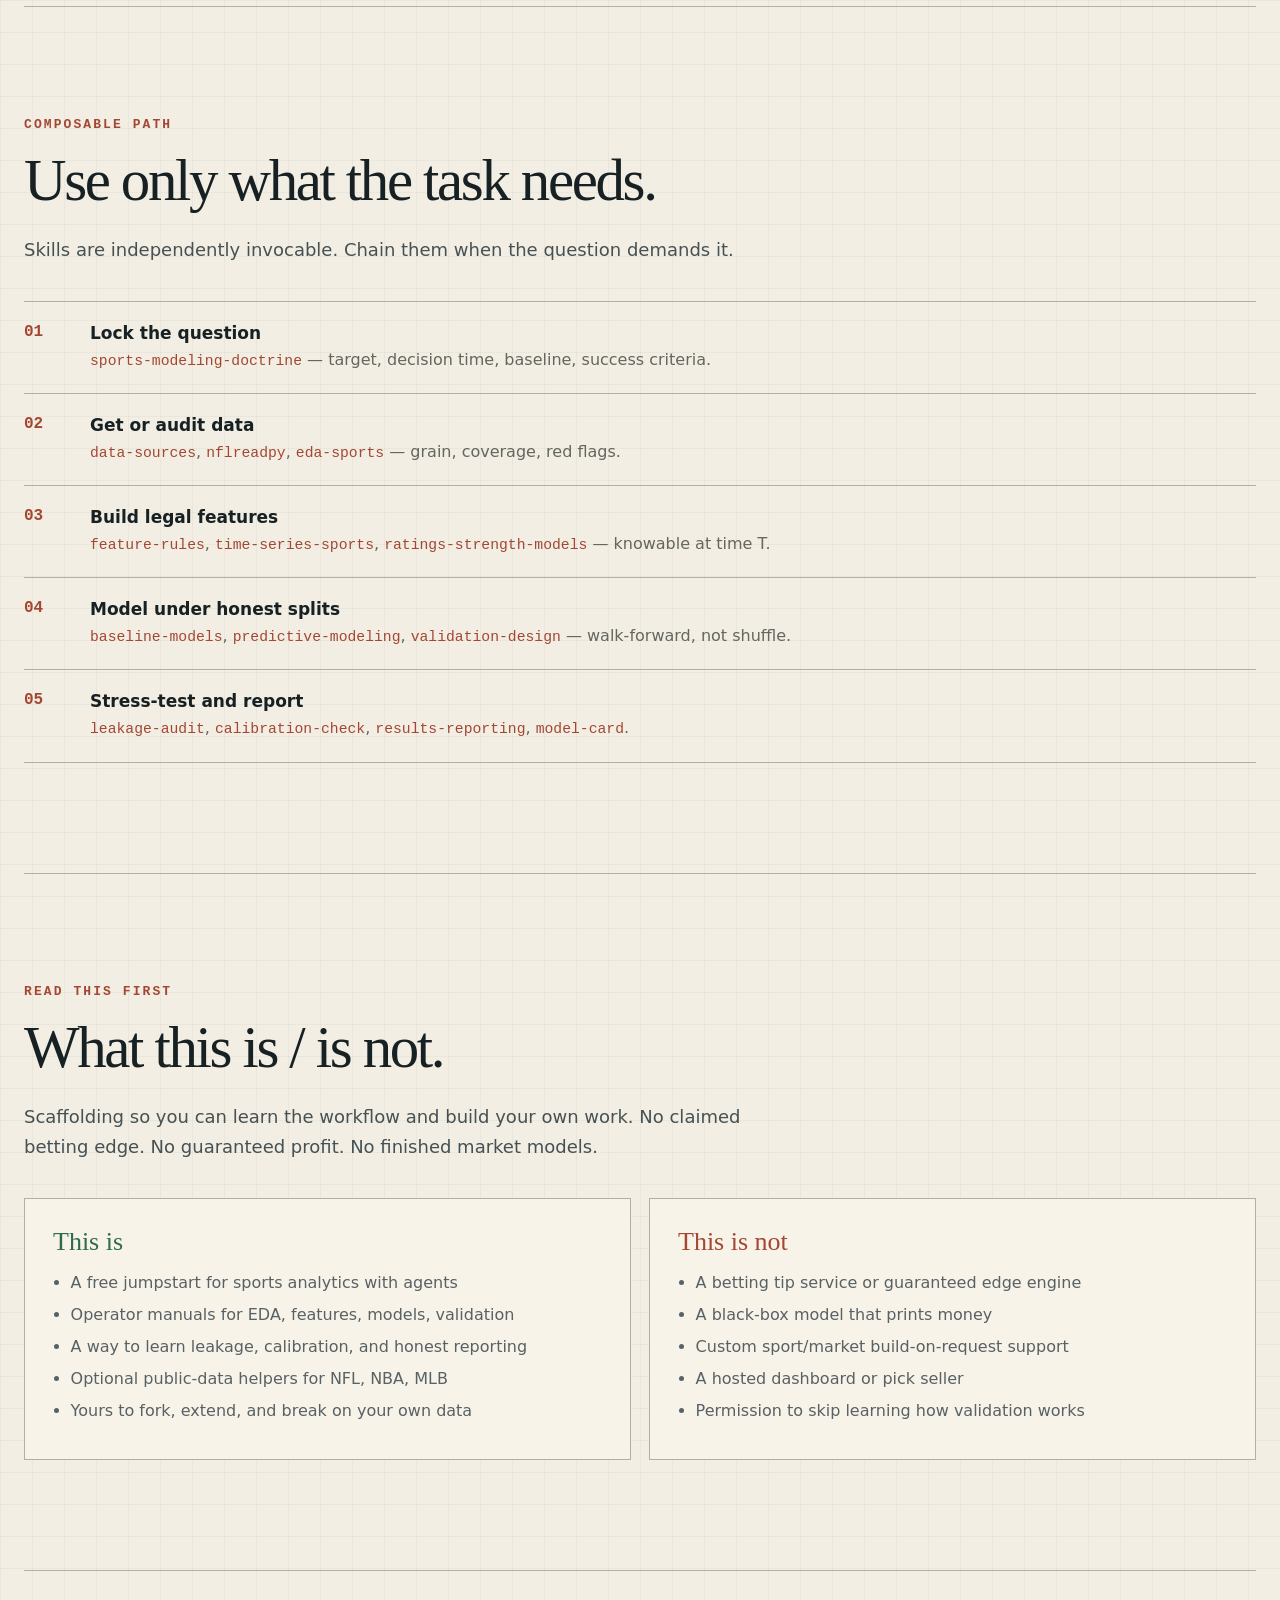
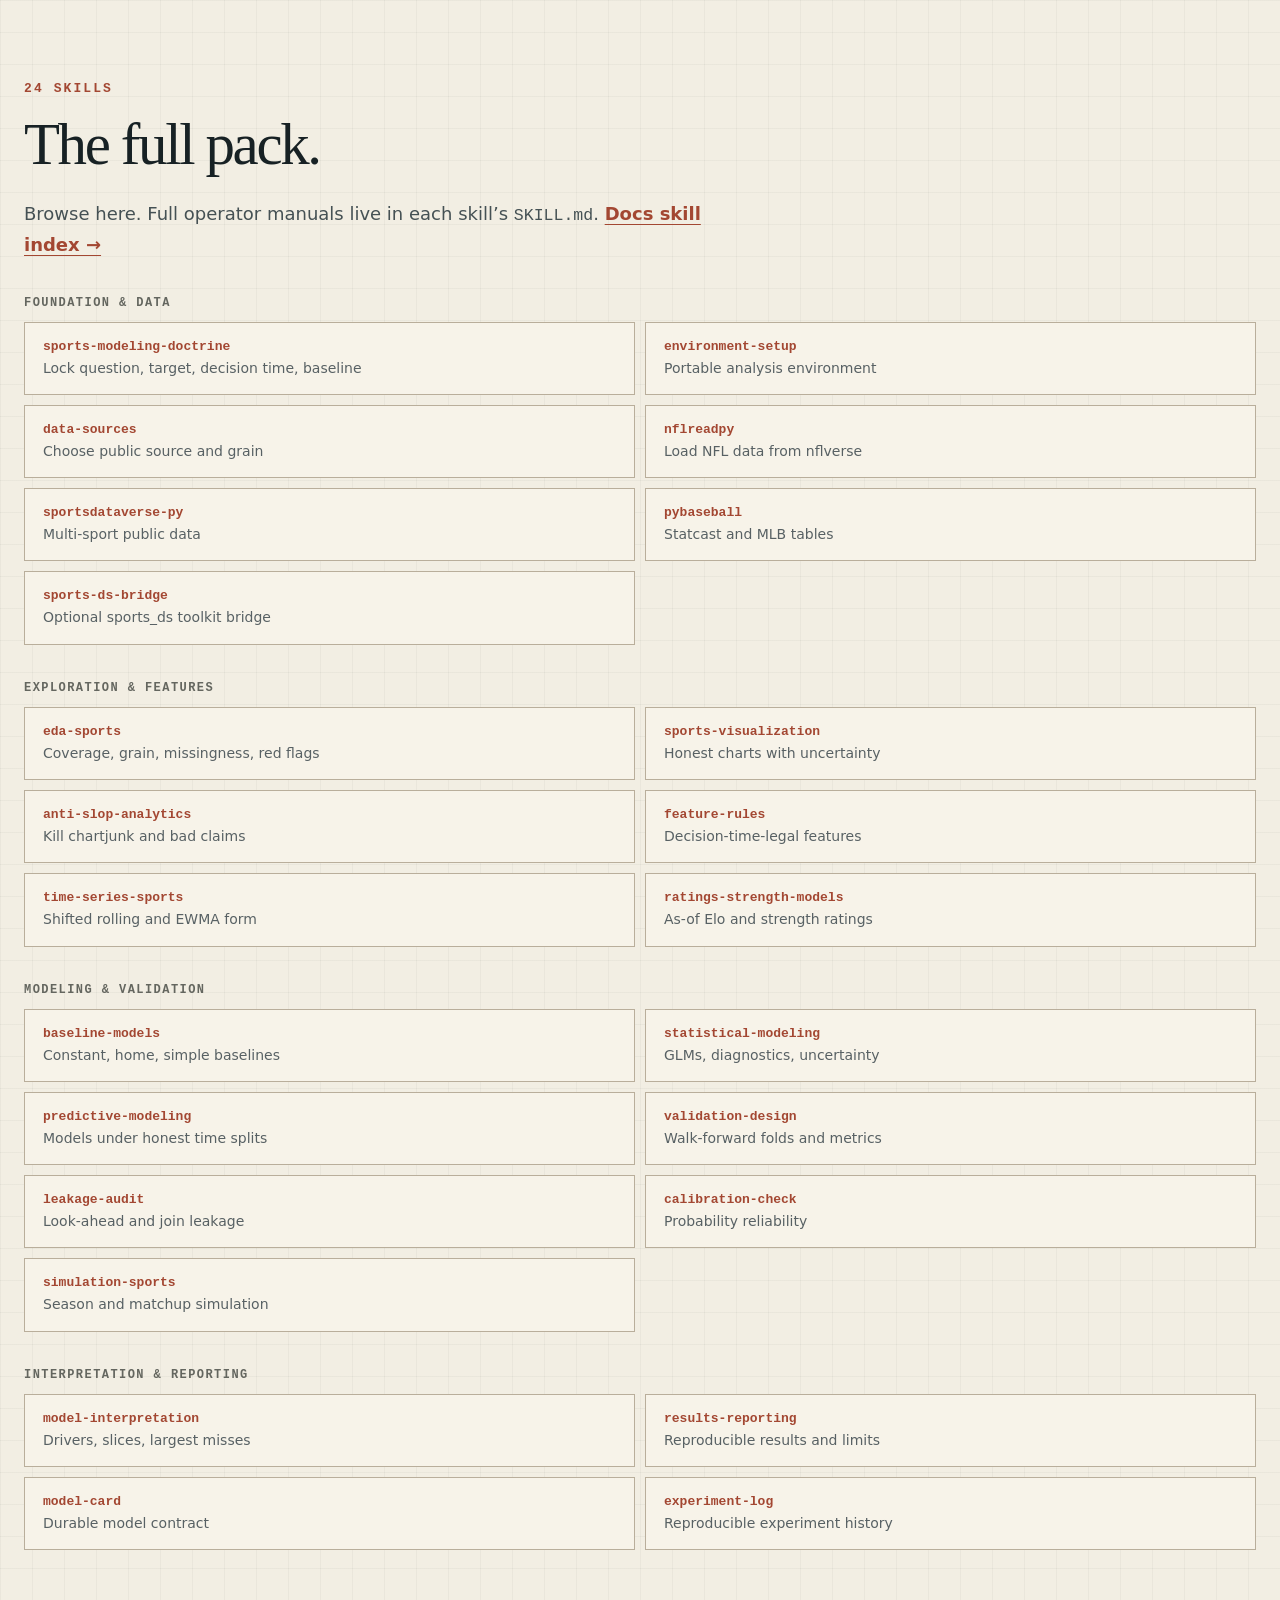
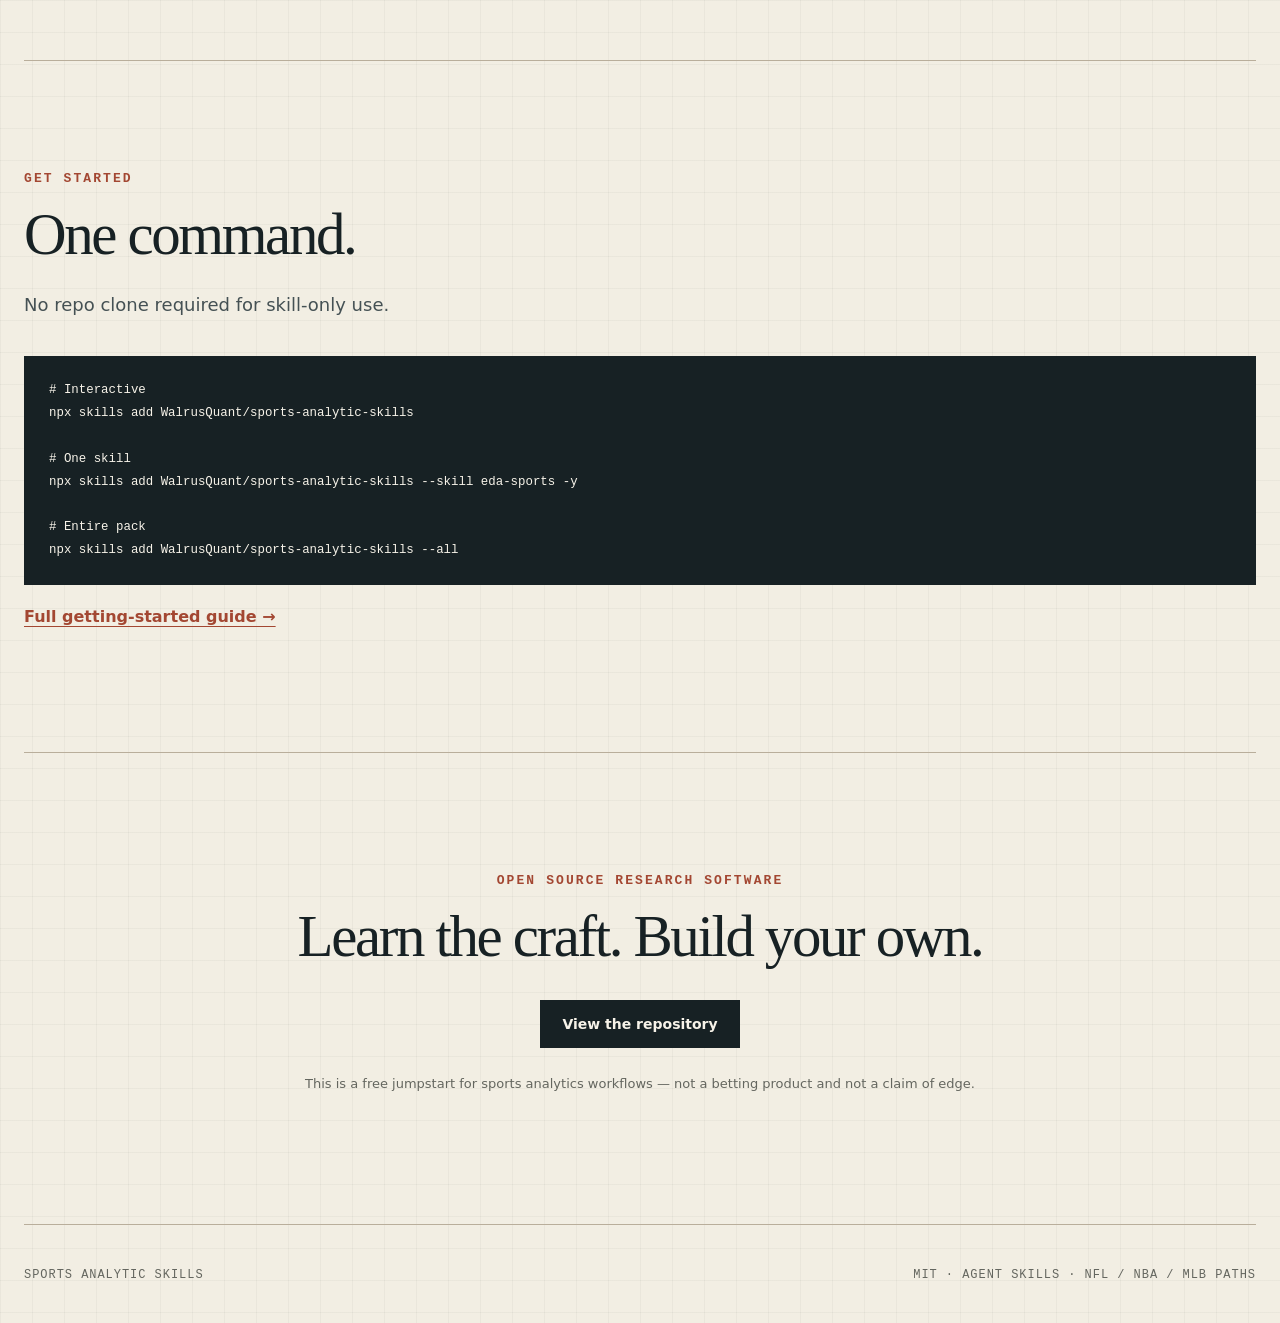
==== commit 63a8394b: "style: restyle Pages site to match research landing pattern Drop sports-leader orange/Bebas look. Us" ====
--- a/docs/index.html
+++ b/docs/index.html
@@ -1,864 +1,245 @@
-<!DOCTYPE html>
+<!doctype html>
 <html lang="en">
-<head>
-  <meta charset="UTF-8">
-  <meta name="viewport" content="width=device-width, initial-scale=1.0">
-  <title>Sports Analytic Skills — Agent Skills for Sports Analytics</title>
-  <meta name="description" content="Standalone agent skills for sports analytics and modeling. Install into Claude Code, Cursor, or any agent — EDA, time-safe features, baselines, walk-forward validation, leakage checks, calibration, and reporting.">
-
-  <meta property="og:type" content="website">
-  <meta property="og:title" content="Sports Analytic Skills — Agent Skills for Sports Analytics">
-  <meta property="og:description" content="24 standalone agent skills for rigorous sports analytics. Point your agent at your data. Free and open source.">
-  <meta property="og:url" content="https://walrusquant.github.io/sports-analytic-skills/">
-  <meta property="og:site_name" content="Sports Analytic Skills">
-
-  <meta name="twitter:card" content="summary_large_image">
-  <meta name="twitter:title" content="Sports Analytic Skills">
-  <meta name="twitter:description" content="24 standalone agent skills for sports analytics and modeling. Free jumpstart for agents — not a betting edge kit.">
-
-  <link rel="preconnect" href="https://fonts.googleapis.com">
-  <link rel="preconnect" href="https://fonts.gstatic.com" crossorigin>
-  <link href="https://fonts.googleapis.com/css2?family=Bebas+Neue&family=DM+Sans:ital,opsz,wght@0,9..40,400;0,9..40,500;0,9..40,600;0,9..40,700;1,9..40,400&family=JetBrains+Mono:wght@400;500&display=swap" rel="stylesheet">
-  <style>
-    *, *::before, *::after { margin: 0; padding: 0; box-sizing: border-box; }
-
-    :root {
-      --bg: #0a0a0a;
-      --surface: #111;
-      --card: #161616;
-      --card-border: rgba(255,255,255,0.06);
-      --accent: #FF6B00;
-      --accent-dim: rgba(255,107,0,0.12);
-      --accent-glow: rgba(255,107,0,0.25);
-      --text: #EBEBEB;
-      --text-mid: #999;
-      --text-dim: #555;
-      --good: #3dd68c;
-      --display: 'Bebas Neue', sans-serif;
-      --body: 'DM Sans', sans-serif;
-      --mono: 'JetBrains Mono', monospace;
-    }
-
-    html { scroll-behavior: smooth; }
-
-    body {
-      background: var(--bg);
-      color: var(--text);
-      font-family: var(--body);
-      line-height: 1.6;
-      -webkit-font-smoothing: antialiased;
-      overflow-x: hidden;
-    }
-
-    body::before {
-      content: '';
-      position: fixed;
-      inset: 0;
-      background-image: url("data:image/svg+xml,%3Csvg viewBox='0 0 256 256' xmlns='http://www.w3.org/2000/svg'%3E%3Cfilter id='n'%3E%3CfeTurbulence type='fractalNoise' baseFrequency='0.9' numOctaves='4' stitchTiles='stitch'/%3E%3C/filter%3E%3Crect width='100%25' height='100%25' filter='url(%23n)' opacity='0.03'/%3E%3C/svg%3E");
-      pointer-events: none;
-      z-index: 9999;
-    }
-
-    a { color: var(--accent); text-decoration: none; }
-    a:hover { color: #ff8533; }
-
-    nav {
-      position: fixed; top: 0; left: 0; right: 0; z-index: 100;
-      display: flex; align-items: center; justify-content: space-between;
-      padding: 1.25rem 3rem;
-      background: rgba(10,10,10,0.85);
-      backdrop-filter: blur(12px);
-      border-bottom: 1px solid var(--card-border);
-    }
-    .nav-brand {
-      font-family: var(--display);
-      font-size: 1.5rem;
-      letter-spacing: 2px;
-      color: var(--text);
-    }
-    .nav-brand span { color: var(--accent); }
-    .nav-links { display: flex; gap: 2rem; align-items: center; }
-    .nav-links a {
-      color: var(--text-mid);
-      font-size: 0.875rem;
-      font-weight: 500;
-      letter-spacing: 0.5px;
-      transition: color 0.2s;
-    }
-    .nav-links a:hover { color: var(--text); }
-    .nav-cta {
-      background: var(--accent) !important;
-      color: #fff !important;
-      padding: 0.5rem 1.25rem;
-      border-radius: 6px;
-      font-weight: 600;
-      font-size: 0.8rem;
-      letter-spacing: 0.5px;
-      transition: box-shadow 0.3s;
-    }
-    .nav-cta:hover { box-shadow: 0 0 20px var(--accent-glow); color: #fff !important; }
-
-    .hero {
-      min-height: 100vh;
-      display: flex;
-      flex-direction: column;
-      align-items: center;
-      justify-content: center;
-      text-align: center;
-      padding: 8rem 2rem 4rem;
-      position: relative;
-    }
-    .hero::before {
-      content: '';
-      position: absolute;
-      top: 18%;
-      left: 50%;
-      transform: translateX(-50%);
-      width: 640px;
-      height: 640px;
-      background: radial-gradient(circle, var(--accent-dim) 0%, transparent 70%);
-      pointer-events: none;
-    }
-    .hero::after {
-      content: '';
-      position: absolute;
-      inset: 0;
-      background-image:
-        linear-gradient(rgba(255,255,255,0.02) 1px, transparent 1px),
-        linear-gradient(90deg, rgba(255,255,255,0.02) 1px, transparent 1px);
-      background-size: 60px 60px;
-      pointer-events: none;
-    }
-    .hero-content { position: relative; z-index: 1; max-width: 920px; }
-
-    .hero-badge {
-      display: inline-flex;
-      align-items: center;
-      gap: 0.5rem;
-      background: var(--accent-dim);
-      border: 1px solid rgba(255,107,0,0.2);
-      padding: 0.4rem 1rem;
-      border-radius: 100px;
-      font-size: 0.75rem;
-      font-weight: 600;
-      color: var(--accent);
-      letter-spacing: 1px;
-      text-transform: uppercase;
-      margin-bottom: 2rem;
-      animation: fadeUp 0.6s ease-out both;
-    }
-
-    .hero h1 {
-      font-family: var(--display);
-      font-size: clamp(3.4rem, 9vw, 7rem);
-      line-height: 0.95;
-      letter-spacing: 3px;
-      color: var(--text);
-      margin-bottom: 0.5rem;
-      animation: fadeUp 0.6s ease-out 0.1s both;
-    }
-    .hero h1 span { color: var(--accent); }
-
-    .hero-sub {
-      font-size: 1.2rem;
-      color: var(--text-mid);
-      max-width: 620px;
-      margin: 1rem auto 2.5rem;
-      font-weight: 400;
-      animation: fadeUp 0.6s ease-out 0.2s both;
-    }
-
-    .hero-actions {
-      display: flex;
-      gap: 1rem;
-      justify-content: center;
-      flex-wrap: wrap;
-      animation: fadeUp 0.6s ease-out 0.3s both;
-    }
-
-    .btn {
-      display: inline-flex;
-      align-items: center;
-      gap: 0.5rem;
-      padding: 0.85rem 2rem;
-      border-radius: 8px;
-      font-weight: 600;
-      font-size: 0.9rem;
-      transition: all 0.25s;
-      cursor: pointer;
-      border: none;
-    }
-    .btn-primary {
-      background: var(--accent);
-      color: #fff;
-    }
-    .btn-primary:hover {
-      background: #ff8533;
-      box-shadow: 0 0 30px var(--accent-glow);
-      color: #fff;
-      transform: translateY(-1px);
-    }
-    .btn-ghost {
-      background: transparent;
-      color: var(--text-mid);
-      border: 1px solid rgba(255,255,255,0.12);
-    }
-    .btn-ghost:hover {
-      color: var(--text);
-      border-color: rgba(255,255,255,0.3);
-      transform: translateY(-1px);
-    }
-
-    .stats-bar {
-      display: flex;
-      justify-content: center;
-      gap: 3.5rem;
-      margin-top: 4rem;
-      flex-wrap: wrap;
-      animation: fadeUp 0.6s ease-out 0.4s both;
-    }
-    .stat { text-align: center; }
-    .stat-number {
-      font-family: var(--display);
-      font-size: 3.2rem;
-      color: var(--accent);
-      line-height: 1;
-      letter-spacing: 2px;
-    }
-    .stat-label {
-      font-size: 0.75rem;
-      color: var(--text-dim);
-      text-transform: uppercase;
-      letter-spacing: 2px;
-      font-weight: 500;
-      margin-top: 0.25rem;
-    }
-
-    section { padding: 6rem 2rem; }
-    .section-inner { max-width: 1100px; margin: 0 auto; }
-    .section-label {
-      font-size: 0.7rem;
-      text-transform: uppercase;
-      letter-spacing: 3px;
-      color: var(--accent);
-      font-weight: 600;
-      margin-bottom: 0.75rem;
-    }
-    .section-title {
-      font-family: var(--display);
-      font-size: clamp(2.5rem, 5vw, 3.5rem);
-      letter-spacing: 2px;
-      line-height: 1;
-      margin-bottom: 1rem;
-    }
-    .section-desc {
-      color: var(--text-mid);
-      max-width: 640px;
-      font-size: 1.05rem;
-    }
-
-    .features {
-      background: var(--surface);
-      border-top: 1px solid var(--card-border);
-      border-bottom: 1px solid var(--card-border);
-    }
-    .feature-grid {
-      display: grid;
-      grid-template-columns: repeat(auto-fit, minmax(300px, 1fr));
-      gap: 1.25rem;
-      margin-top: 3rem;
-    }
-    .feature-card {
-      background: var(--card);
-      border: 1px solid var(--card-border);
-      border-radius: 12px;
-      padding: 2rem;
-      transition: all 0.3s;
-      position: relative;
-      overflow: hidden;
-    }
-    .feature-card::before {
-      content: '';
-      position: absolute;
-      top: 0; left: 0; right: 0;
-      height: 2px;
-      background: var(--accent);
-      transform: scaleX(0);
-      transform-origin: left;
-      transition: transform 0.4s;
-    }
-    .feature-card:hover::before { transform: scaleX(1); }
-    .feature-card:hover {
-      border-color: rgba(255,107,0,0.15);
-      transform: translateY(-2px);
-    }
-    .feature-icon {
-      width: 40px;
-      height: 40px;
-      border-radius: 10px;
-      background: var(--accent-dim);
-      display: flex;
-      align-items: center;
-      justify-content: center;
-      font-size: 1.1rem;
-      margin-bottom: 1.25rem;
-      color: var(--accent);
-      font-family: var(--mono);
-      font-weight: 500;
-    }
-    .feature-card h3 {
-      font-size: 1.1rem;
-      font-weight: 700;
-      margin-bottom: 0.5rem;
-    }
-    .feature-card p {
-      font-size: 0.875rem;
-      color: var(--text-mid);
-      line-height: 1.6;
-    }
-
-    .path-flow {
-      margin-top: 3rem;
-      display: grid;
-      gap: 0.75rem;
-    }
-    .path-step {
-      display: grid;
-      grid-template-columns: 72px 1fr;
-      gap: 1rem;
-      align-items: start;
-      background: var(--card);
-      border: 1px solid var(--card-border);
-      border-radius: 12px;
-      padding: 1.25rem 1.5rem;
-    }
-    .path-num {
-      font-family: var(--display);
-      font-size: 1.75rem;
-      color: var(--accent);
-      letter-spacing: 1px;
-      line-height: 1;
-    }
-    .path-step h3 {
-      font-size: 1rem;
-      margin-bottom: 0.25rem;
-    }
-    .path-step p {
-      font-size: 0.875rem;
-      color: var(--text-mid);
-    }
-    .path-step code {
-      font-family: var(--mono);
-      font-size: 0.78rem;
-      color: var(--accent);
-    }
-
-    .boundary {
-      background: var(--surface);
-      border-top: 1px solid var(--card-border);
-      border-bottom: 1px solid var(--card-border);
-    }
-    .boundary-grid {
-      display: grid;
-      grid-template-columns: repeat(auto-fit, minmax(280px, 1fr));
-      gap: 1.25rem;
-      margin-top: 3rem;
-    }
-    .boundary-card {
-      background: var(--card);
-      border: 1px solid var(--card-border);
-      border-radius: 12px;
-      padding: 2rem;
-    }
-    .boundary-card h3 {
-      font-size: 1rem;
-      margin-bottom: 1rem;
-      letter-spacing: 0.5px;
-    }
-    .boundary-card.yes h3 { color: var(--good); }
-    .boundary-card.no h3 { color: #ff5c5c; }
-    .boundary-card ul {
-      list-style: none;
-      display: grid;
-      gap: 0.65rem;
-    }
-    .boundary-card li {
-      font-size: 0.9rem;
-      color: var(--text-mid);
-      padding-left: 1.1rem;
-      position: relative;
-    }
-    .boundary-card.yes li::before {
-      content: '+';
-      position: absolute;
-      left: 0;
-      color: var(--good);
-      font-weight: 700;
-    }
-    .boundary-card.no li::before {
-      content: '×';
-      position: absolute;
-      left: 0;
-      color: #ff5c5c;
-      font-weight: 700;
-    }
-
-    .tool-group { margin-top: 2.5rem; }
-    .tool-group-label {
-      font-size: 0.65rem;
-      text-transform: uppercase;
-      letter-spacing: 2.5px;
-      color: var(--text-dim);
-      font-weight: 600;
-      margin-bottom: 0.75rem;
-      padding-left: 0.25rem;
-    }
-    .tool-list {
-      display: grid;
-      grid-template-columns: repeat(auto-fill, minmax(320px, 1fr));
-      gap: 0.75rem;
-    }
-    .tool-card {
-      background: var(--card);
-      border: 1px solid var(--card-border);
-      border-radius: 10px;
-      padding: 1.25rem 1.5rem;
-      transition: all 0.25s;
-    }
-    .tool-card:hover {
-      border-color: rgba(255,107,0,0.2);
-      background: #1a1a1a;
-    }
-    .tool-name {
-      font-family: var(--mono);
-      font-size: 0.8rem;
-      color: var(--accent);
-      font-weight: 500;
-    }
-    .tool-desc {
-      font-size: 0.8rem;
-      color: var(--text-mid);
-      line-height: 1.5;
-      margin-top: 0.35rem;
-    }
-
-    .install-section {
-      background: var(--surface);
-      border-top: 1px solid var(--card-border);
-      border-bottom: 1px solid var(--card-border);
-      text-align: center;
-    }
-    .install-block {
-      background: var(--card);
-      border: 1px solid var(--card-border);
-      border-radius: 12px;
-      padding: 2rem 2.5rem;
-      max-width: 720px;
-      margin: 2.5rem auto 0;
-      text-align: left;
-      position: relative;
-    }
-    .install-block code {
-      font-family: var(--mono);
-      font-size: 0.88rem;
-      color: var(--text);
-      user-select: all;
-      display: block;
-      line-height: 1.7;
-    }
-    .install-block .comment { color: var(--text-dim); }
-    .install-block .cmd { color: var(--accent); }
-    .copy-btn {
-      position: absolute;
-      top: 1rem;
-      right: 1rem;
-      background: var(--accent-dim);
-      border: 1px solid rgba(255,107,0,0.25);
-      color: var(--accent);
-      font-family: var(--body);
-      font-size: 0.75rem;
-      font-weight: 600;
-      padding: 0.4rem 0.75rem;
-      border-radius: 6px;
-      cursor: pointer;
-    }
-    .copy-btn:hover { background: rgba(255,107,0,0.2); }
-    .install-or {
-      color: var(--text-dim);
-      font-size: 0.85rem;
-      margin: 1.5rem 0 0;
-    }
-
-    .final {
-      text-align: center;
-      padding: 7rem 2rem;
-    }
-    .final h2 {
-      font-family: var(--display);
-      font-size: clamp(2.8rem, 6vw, 4.5rem);
-      letter-spacing: 2px;
-      line-height: 1;
-      margin-bottom: 1rem;
-    }
-    .final h2 span { color: var(--accent); }
-    .final p {
-      color: var(--text-mid);
-      max-width: 560px;
-      margin: 0 auto 2rem;
-      font-size: 1.05rem;
-    }
-
-    footer {
-      padding: 3rem;
-      text-align: center;
-      border-top: 1px solid var(--card-border);
-    }
-    footer p {
-      color: var(--text-dim);
-      font-size: 0.8rem;
-    }
-    footer a { color: var(--text-mid); }
-    footer a:hover { color: var(--accent); }
-    .footer-links {
-      display: flex;
-      justify-content: center;
-      gap: 2rem;
-      margin-bottom: 1rem;
-      flex-wrap: wrap;
-    }
-
-    @keyframes fadeUp {
-      from { opacity: 0; transform: translateY(20px); }
-      to { opacity: 1; transform: translateY(0); }
-    }
-    .fade-in {
-      opacity: 0;
-      transform: translateY(20px);
-      transition: opacity 0.6s ease-out, transform 0.6s ease-out;
-    }
-    .fade-in.visible {
-      opacity: 1;
-      transform: translateY(0);
-    }
-
-    @media (max-width: 768px) {
-      nav { padding: 1rem 1.25rem; }
-      .nav-links a:not(.nav-cta) { display: none; }
-      .stats-bar { gap: 1.75rem; }
-      .stat-number { font-size: 2.4rem; }
-      section { padding: 4rem 1.25rem; }
-      .tool-list { grid-template-columns: 1fr; }
-      .path-step { grid-template-columns: 48px 1fr; }
-      .install-block { padding: 1.5rem 1.25rem; }
-    }
-  </style>
-</head>
-<body>
-
-  <nav>
-    <div class="nav-brand">SPORTS<span>SKILLS</span></div>
-    <div class="nav-links">
-      <a href="#features">Features</a>
-      <a href="#skills">Skills</a>
-      <a href="#path">Path</a>
-      <a href="docs.html">Docs</a>
-      <a href="https://github.com/WalrusQuant/sports-analytic-skills" target="_blank" rel="noopener">GitHub</a>
-      <a href="#install" class="nav-cta">Install</a>
-    </div>
-  </nav>
-
-  <section class="hero">
-    <div class="hero-content">
-      <div class="hero-badge">Free & Open Source Agent Skills</div>
-      <h1>SPORTS<span>SKILLS</span></h1>
-      <p class="hero-sub">
-        Standalone agent skills for sports analytics and modeling.
-        Install them, point your agent at your data, and run a rigorous workflow —
-        without claiming edge you never earned.
-      </p>
-      <div class="hero-actions">
-        <a href="#install" class="btn btn-primary">Install the pack</a>
-        <a href="docs.html" class="btn btn-ghost">Read the docs</a>
-        <a href="https://github.com/WalrusQuant/sports-analytic-skills" class="btn btn-ghost" target="_blank" rel="noopener">GitHub</a>
-      </div>
-
-      <div class="stats-bar">
-        <div class="stat">
-          <div class="stat-number">24</div>
-          <div class="stat-label">Skills</div>
-        </div>
-        <div class="stat">
-          <div class="stat-number">3</div>
-          <div class="stat-label">Core sports</div>
-        </div>
-        <div class="stat">
-          <div class="stat-number">$0</div>
-          <div class="stat-label">Price</div>
-        </div>
-        <div class="stat">
-          <div class="stat-number">MIT</div>
-          <div class="stat-label">License</div>
-        </div>
-      </div>
-    </div>
-  </section>
-
-  <section class="features" id="features">
-    <div class="section-inner">
-      <div class="section-label fade-in">What you get</div>
-      <h2 class="section-title fade-in">A jumpstart for serious sports modeling</h2>
-      <p class="section-desc fade-in">
-        Not a black-box picks engine. Operator manuals your agent can follow —
-        EDA through honest reporting — on data you own.
-      </p>
-
-      <div class="feature-grid">
-        <div class="feature-card fade-in">
-          <div class="feature-icon">01</div>
-          <h3>Install into any agent</h3>
-          <p>Works with Claude Code, Cursor, and other agents that support the Agent Skills standard. One command. No clone required for skill-only use.</p>
-        </div>
-        <div class="feature-card fade-in">
-          <div class="feature-icon">02</div>
-          <h3>Point it at your data</h3>
-          <p>Skills consume CSV, Parquet, or JSON you already have. Each skill documents the grain and fields it needs instead of inventing hidden pipelines.</p>
-        </div>
-        <div class="feature-card fade-in">
-          <div class="feature-icon">03</div>
-          <h3>Time-safe by default</h3>
-          <p>Decision-time legality, walk-forward validation, leakage audits, and calibration checks are first-class — not afterthoughts bolted on at the end.</p>
-        </div>
-        <div class="feature-card fade-in">
-          <div class="feature-icon">04</div>
-          <h3>Baselines before complexity</h3>
-          <p>Constant rates, home-field, and simple statistical baselines come before fancy models. If you cannot beat dumb, you do not ship smart.</p>
-        </div>
-        <div class="feature-card fade-in">
-          <div class="feature-icon">05</div>
-          <h3>Public data paths</h3>
-          <p>Skills for nflverse, sportsdataverse, and pybaseball when you need data. Optional <code>sports_ds</code> toolkit if you want prebuilt loaders and reference pipelines.</p>
-        </div>
-        <div class="feature-card fade-in">
-          <div class="feature-icon">06</div>
-          <h3>Honest reporting</h3>
-          <p>Model cards, experiment logs, miss analysis, sample sizes, uncertainty, and limits. The pack is built to kill sloppy analytics, not enable it.</p>
-        </div>
-      </div>
-    </div>
-  </section>
-
-  <section id="path">
-    <div class="section-inner">
-      <div class="section-label fade-in">Composable path</div>
-      <h2 class="section-title fade-in">Use only what the task needs</h2>
-      <p class="section-desc fade-in">
-        Skills are independently invocable. Chain them when the question demands it.
-      </p>
-
-      <div class="path-flow fade-in">
-        <div class="path-step">
-          <div class="path-num">01</div>
-          <div>
-            <h3>Lock the question</h3>
-            <p><code>sports-modeling-doctrine</code> — target, decision time, baseline, success criteria.</p>
-          </div>
-        </div>
-        <div class="path-step">
-          <div class="path-num">02</div>
-          <div>
-            <h3>Get or audit data</h3>
-            <p><code>data-sources</code>, <code>nflreadpy</code>, <code>eda-sports</code> — grain, coverage, red flags.</p>
-          </div>
-        </div>
-        <div class="path-step">
-          <div class="path-num">03</div>
-          <div>
-            <h3>Build legal features</h3>
-            <p><code>feature-rules</code>, <code>time-series-sports</code>, <code>ratings-strength-models</code> — knowable at time T.</p>
-          </div>
-        </div>
-        <div class="path-step">
-          <div class="path-num">04</div>
-          <div>
-            <h3>Model under honest splits</h3>
-            <p><code>baseline-models</code>, <code>predictive-modeling</code>, <code>validation-design</code> — walk-forward, not shuffle.</p>
-          </div>
-        </div>
-        <div class="path-step">
-          <div class="path-num">05</div>
-          <div>
-            <h3>Stress-test and report</h3>
-            <p><code>leakage-audit</code>, <code>calibration-check</code>, <code>results-reporting</code>, <code>model-card</code>.</p>
-          </div>
-        </div>
-      </div>
-    </div>
-  </section>
-
-  <section class="boundary" id="boundary">
-    <div class="section-inner">
-      <div class="section-label fade-in">Read this first</div>
-      <h2 class="section-title fade-in">What this is / is not</h2>
-      <p class="section-desc fade-in">
-        This pack is scaffolding so you can learn the workflow and build your own work.
-        It does not claim betting edge, guaranteed profit, or finished market models.
-      </p>
-
-      <div class="boundary-grid">
-        <div class="boundary-card yes fade-in">
-          <h3>This is</h3>
-          <ul>
-            <li>A free jumpstart for sports analytics with agents</li>
-            <li>Operator manuals for EDA, features, models, validation</li>
-            <li>A way to learn leakage, calibration, and honest reporting</li>
-            <li>Optional public-data helpers for NFL, NBA, MLB</li>
-            <li>Yours to fork, extend, and break on your own data</li>
-          </ul>
-        </div>
-        <div class="boundary-card no fade-in">
-          <h3>This is not</h3>
-          <ul>
-            <li>A betting tip service or guaranteed edge engine</li>
-            <li>A black-box model that prints money</li>
-            <li>Custom sport/market build-on-request support</li>
-            <li>A hosted dashboard or pick seller</li>
-            <li>Permission to skip learning how validation works</li>
-          </ul>
-        </div>
-      </div>
-    </div>
-  </section>
-
-  <section id="skills">
-    <div class="section-inner">
-      <div class="section-label fade-in">24 skills</div>
-      <h2 class="section-title fade-in">The full pack</h2>
-      <p class="section-desc fade-in">
-        Browse the catalog here. Full operator manuals live in each skill’s <code>SKILL.md</code>.
-        <a href="docs.html#skills">Docs skill index →</a>
-      </p>
-
-      <div class="tool-group fade-in">
-        <div class="tool-group-label">Foundation & data</div>
-        <div class="tool-list">
-          <div class="tool-card"><div class="tool-name">sports-modeling-doctrine</div><div class="tool-desc">Lock the question, target, decision time, baseline, and success criteria</div></div>
-          <div class="tool-card"><div class="tool-name">environment-setup</div><div class="tool-desc">Prepare a portable analysis environment for the user’s project</div></div>
-          <div class="tool-card"><div class="tool-name">data-sources</div><div class="tool-desc">Choose a public data source and appropriate grain</div></div>
-          <div class="tool-card"><div class="tool-name">nflreadpy</div><div class="tool-desc">Load NFL data directly from nflverse</div></div>
-          <div class="tool-card"><div class="tool-name">sportsdataverse-py</div><div class="tool-desc">Load supported multi-sport public data</div></div>
-          <div class="tool-card"><div class="tool-name">pybaseball</div><div class="tool-desc">Load Statcast and MLB season data</div></div>
-          <div class="tool-card"><div class="tool-name">sports-ds-bridge</div><div class="tool-desc">Optional bridge to the sports_ds toolkit and reference pipelines</div></div>
-        </div>
-      </div>
-
-      <div class="tool-group fade-in">
-        <div class="tool-group-label">Exploration & features</div>
-        <div class="tool-list">
-          <div class="tool-card"><div class="tool-name">eda-sports</div><div class="tool-desc">Audit coverage, grain, missingness, targets, and modeling red flags</div></div>
-          <div class="tool-card"><div class="tool-name">sports-visualization</div><div class="tool-desc">Honest sports charts with context and uncertainty</div></div>
-          <div class="tool-card"><div class="tool-name">anti-slop-analytics</div><div class="tool-desc">Kill chartjunk, misleading axes, and unsupported claims</div></div>
-          <div class="tool-card"><div class="tool-name">feature-rules</div><div class="tool-desc">Design decision-time-legal features</div></div>
-          <div class="tool-card"><div class="tool-name">time-series-sports</div><div class="tool-desc">Shifted rolling and EWMA form features</div></div>
-          <div class="tool-card"><div class="tool-name">ratings-strength-models</div><div class="tool-desc">As-of Elo and other strength ratings</div></div>
-        </div>
-      </div>
-
-      <div class="tool-group fade-in">
-        <div class="tool-group-label">Modeling & validation</div>
-        <div class="tool-list">
-          <div class="tool-card"><div class="tool-name">baseline-models</div><div class="tool-desc">Constant, home, and simple statistical baselines</div></div>
-          <div class="tool-card"><div class="tool-name">statistical-modeling</div><div class="tool-desc">GLMs with diagnostics, effects, and uncertainty</div></div>
-          <div class="tool-card"><div class="tool-name">predictive-modeling</div><div class="tool-desc">Fit and compare models under honest time splits</div></div>
-          <div class="tool-card"><div class="tool-name">validation-design</div><div class="tool-desc">Walk-forward folds and locked metrics</div></div>
-          <div class="tool-card"><div class="tool-name">leakage-audit</div><div class="tool-desc">Look-ahead, target, join, and preprocessing leakage</div></div>
-          <div class="tool-card"><div class="tool-name">calibration-check</div><div class="tool-desc">Probability reliability and recalibration needs</div></div>
-          <div class="tool-card"><div class="tool-name">simulation-sports</div><div class="tool-desc">Simulate seasons or matchups from portable probabilities</div></div>
-        </div>
-      </div>
-
-      <div class="tool-group fade-in">
-        <div class="tool-group-label">Interpretation & reporting</div>
-        <div class="tool-list">
-          <div class="tool-card"><div class="tool-name">model-interpretation</div><div class="tool-desc">Drivers, slices, and largest misses</div></div>
-          <div class="tool-card"><div class="tool-name">results-reporting</div><div class="tool-desc">Reproducible results with baselines, n, and limits</div></div>
-          <div class="tool-card"><div class="tool-name">model-card</div><div class="tool-desc">Durable model contract</div></div>
-          <div class="tool-card"><div class="tool-name">experiment-log</div><div class="tool-desc">Reproducible experiment history</div></div>
-        </div>
-      </div>
-    </div>
-  </section>
-
-  <section class="install-section" id="install">
-    <div class="section-inner">
-      <div class="section-label fade-in">Get started</div>
-      <h2 class="section-title fade-in">One command</h2>
-      <p class="section-desc fade-in" style="margin: 0 auto;">
-        No repo clone required for skill-only use. Point the agent at your files and go.
-      </p>
-
-      <div class="install-block fade-in">
-        <button class="copy-btn" type="button" data-copy="npx skills add WalrusQuant/sports-analytic-skills">Copy</button>
-        <code>
-          <span class="comment"># Interactive install</span><br>
-          <span class="cmd">npx skills add WalrusQuant/sports-analytic-skills</span><br><br>
-          <span class="comment"># One skill, non-interactive</span><br>
-          <span class="cmd">npx skills add WalrusQuant/sports-analytic-skills --skill eda-sports -y</span><br><br>
-          <span class="comment"># Entire pack for every detected agent</span><br>
-          <span class="cmd">npx skills add WalrusQuant/sports-analytic-skills --all</span>
-        </code>
-      </div>
-
-      <p class="install-or fade-in">or <a href="docs.html#getting-started">open the full getting-started guide →</a></p>
-    </div>
-  </section>
-
-  <section class="final">
-    <div class="section-inner">
-      <h2 class="fade-in">Learn the craft.<br><span>Build your own.</span></h2>
-      <p class="fade-in">
-        AI makes the workflow reachable. This pack shows you how to make it rigorous.
-        Share the idea, hold the craft, move on.
-      </p>
-      <div class="hero-actions fade-in">
-        <a href="#install" class="btn btn-primary">Install now</a>
-        <a href="https://github.com/WalrusQuant/sports-analytic-skills" class="btn btn-ghost" target="_blank" rel="noopener">Star on GitHub</a>
-      </div>
-    </div>
-  </section>
-
-  <footer>
-    <div class="footer-links">
-      <a href="docs.html">Docs</a>
-      <a href="https://github.com/WalrusQuant/sports-analytic-skills">GitHub</a>
-      <a href="https://github.com/WalrusQuant/sports-analytic-skills/blob/main/LICENSE">MIT License</a>
-      <a href="https://adamwickwire.com">Adam Wickwire</a>
-    </div>
-    <p>Sports Analytic Skills &mdash; free open-source agent skills. Not a betting product. No edge claimed.</p>
-  </footer>
-
-  <script>
-    const observer = new IntersectionObserver((entries) => {
-      entries.forEach(e => {
-        if (e.isIntersecting) {
-          e.target.classList.add('visible');
-          observer.unobserve(e.target);
-        }
-      });
-    }, { threshold: 0.1 });
-    document.querySelectorAll('.fade-in').forEach(el => observer.observe(el));
-
-    document.querySelectorAll('.copy-btn').forEach(btn => {
-      btn.addEventListener('click', async () => {
-        const text = btn.getAttribute('data-copy') || '';
-        try {
-          await navigator.clipboard.writeText(text);
-          btn.textContent = 'Copied';
-          setTimeout(() => { btn.textContent = 'Copy'; }, 1400);
-        } catch (_) {
-          btn.textContent = 'Select cmd';
-        }
-      });
-    });
-  </script>
-</body>
+  <head>
+    <meta charset="UTF-8" />
+    <meta name="viewport" content="width=device-width, initial-scale=1.0" />
+    <meta name="theme-color" content="#f2eee3" />
+    <title>Sports Analytic Skills — Agent skills for sports analytics</title>
+    <meta name="description" content="Standalone agent skills for sports analytics and modeling. Install into Claude Code, Cursor, or any agent. EDA, time-safe features, baselines, walk-forward validation, leakage checks, calibration, and reporting." />
+    <meta property="og:title" content="Sports Analytic Skills" />
+    <meta property="og:description" content="24 standalone agent skills for rigorous sports analytics. A free jumpstart — not a betting edge kit." />
+    <meta property="og:url" content="https://walrusquant.github.io/sports-analytic-skills/" />
+    <meta property="og:type" content="website" />
+    <meta name="twitter:card" content="summary" />
+    <link rel="stylesheet" href="styles.css" />
+  </head>
+  <body>
+    <header class="site-header">
+      <a class="brand" href="#top" aria-label="Sports Analytic Skills home">
+        <span class="brand-mark">SAS</span>
+        <span>Sports Analytic Skills</span>
+      </a>
+      <nav aria-label="Primary navigation">
+        <a href="#path">Path</a>
+        <a href="#skills">Skills</a>
+        <a href="docs.html">Docs</a>
+        <a class="button button-small" href="https://github.com/WalrusQuant/sports-analytic-skills">GitHub</a>
+      </nav>
+    </header>
+
+    <main id="top">
+      <section class="hero">
+        <div class="eyebrow">FREE · OPEN SOURCE · AGENT SKILLS</div>
+        <h1>Sports analytics skills your agent can actually run.</h1>
+        <p class="hero-copy">
+          Install the pack, point an agent at your data, and get focused guidance for EDA,
+          time-safe features, baselines, walk-forward validation, leakage checks, calibration,
+          and honest reporting.
+        </p>
+        <div class="actions">
+          <a class="button" href="#install">Install the pack</a>
+          <a class="text-link" href="docs.html">Read the docs →</a>
+        </div>
+      </section>
+
+      <section class="proof-strip" aria-label="Project highlights">
+        <div><strong>24</strong><span>standalone skills</span></div>
+        <div><strong>NFL · NBA · MLB</strong><span>public data paths</span></div>
+        <div><strong>$0</strong><span>price forever</span></div>
+        <div><strong>MIT</strong><span>open source</span></div>
+      </section>
+
+      <section class="section" id="what">
+        <div class="eyebrow">WHAT YOU GET</div>
+        <h2>A jumpstart for serious sports modeling.</h2>
+        <p class="section-lead">
+          Not a black-box picks engine. Operator manuals your agent can follow — on data you own.
+        </p>
+        <div class="cards">
+          <article>
+            <h3>Install into any agent</h3>
+            <p>Works with Claude Code, Cursor, and agents that support the Agent Skills standard. One command. No clone required for skill-only use.</p>
+          </article>
+          <article>
+            <h3>Point it at your data</h3>
+            <p>Skills consume CSV, Parquet, or JSON you already have. Each skill documents the grain and fields it needs.</p>
+          </article>
+          <article>
+            <h3>Time-safe by default</h3>
+            <p>Decision-time legality, walk-forward validation, leakage audits, and calibration checks are first-class.</p>
+          </article>
+          <article>
+            <h3>Baselines before complexity</h3>
+            <p>Constant rates, home-field, and simple statistical baselines come before fancy models.</p>
+          </article>
+          <article>
+            <h3>Public data paths</h3>
+            <p>Skills for nflverse, sportsdataverse, and pybaseball. Optional sports_ds toolkit if you want prebuilt loaders.</p>
+          </article>
+          <article>
+            <h3>Honest reporting</h3>
+            <p>Model cards, experiment logs, miss analysis, sample sizes, uncertainty, and limits. Built to kill sloppy analytics.</p>
+          </article>
+        </div>
+      </section>
+
+      <section class="section" id="path">
+        <div class="eyebrow">COMPOSABLE PATH</div>
+        <h2>Use only what the task needs.</h2>
+        <p class="section-lead">Skills are independently invocable. Chain them when the question demands it.</p>
+        <ul class="feature-list">
+          <li>
+            <span>01</span>
+            <div>
+              <strong>Lock the question</strong>
+              <p><code>sports-modeling-doctrine</code> — target, decision time, baseline, success criteria.</p>
+            </div>
+          </li>
+          <li>
+            <span>02</span>
+            <div>
+              <strong>Get or audit data</strong>
+              <p><code>data-sources</code>, <code>nflreadpy</code>, <code>eda-sports</code> — grain, coverage, red flags.</p>
+            </div>
+          </li>
+          <li>
+            <span>03</span>
+            <div>
+              <strong>Build legal features</strong>
+              <p><code>feature-rules</code>, <code>time-series-sports</code>, <code>ratings-strength-models</code> — knowable at time T.</p>
+            </div>
+          </li>
+          <li>
+            <span>04</span>
+            <div>
+              <strong>Model under honest splits</strong>
+              <p><code>baseline-models</code>, <code>predictive-modeling</code>, <code>validation-design</code> — walk-forward, not shuffle.</p>
+            </div>
+          </li>
+          <li>
+            <span>05</span>
+            <div>
+              <strong>Stress-test and report</strong>
+              <p><code>leakage-audit</code>, <code>calibration-check</code>, <code>results-reporting</code>, <code>model-card</code>.</p>
+            </div>
+          </li>
+        </ul>
+      </section>
+
+      <section class="section" id="boundary">
+        <div class="eyebrow">READ THIS FIRST</div>
+        <h2>What this is / is not.</h2>
+        <p class="section-lead">
+          Scaffolding so you can learn the workflow and build your own work.
+          No claimed betting edge. No guaranteed profit. No finished market models.
+        </p>
+        <div class="boundary-grid">
+          <article class="yes">
+            <h3>This is</h3>
+            <ul>
+              <li>A free jumpstart for sports analytics with agents</li>
+              <li>Operator manuals for EDA, features, models, validation</li>
+              <li>A way to learn leakage, calibration, and honest reporting</li>
+              <li>Optional public-data helpers for NFL, NBA, MLB</li>
+              <li>Yours to fork, extend, and break on your own data</li>
+            </ul>
+          </article>
+          <article class="no">
+            <h3>This is not</h3>
+            <ul>
+              <li>A betting tip service or guaranteed edge engine</li>
+              <li>A black-box model that prints money</li>
+              <li>Custom sport/market build-on-request support</li>
+              <li>A hosted dashboard or pick seller</li>
+              <li>Permission to skip learning how validation works</li>
+            </ul>
+          </article>
+        </div>
+      </section>
+
+      <section class="section" id="skills">
+        <div class="eyebrow">24 SKILLS</div>
+        <h2>The full pack.</h2>
+        <p class="section-lead">
+          Browse here. Full operator manuals live in each skill’s <code>SKILL.md</code>.
+          <a class="text-link" href="docs.html#skills">Docs skill index →</a>
+        </p>
+
+        <div class="skill-group">
+          <div class="skill-group-label">Foundation & data</div>
+          <div class="skill-grid">
+            <div class="skill"><code>sports-modeling-doctrine</code><span>Lock question, target, decision time, baseline</span></div>
+            <div class="skill"><code>environment-setup</code><span>Portable analysis environment</span></div>
+            <div class="skill"><code>data-sources</code><span>Choose public source and grain</span></div>
+            <div class="skill"><code>nflreadpy</code><span>Load NFL data from nflverse</span></div>
+            <div class="skill"><code>sportsdataverse-py</code><span>Multi-sport public data</span></div>
+            <div class="skill"><code>pybaseball</code><span>Statcast and MLB tables</span></div>
+            <div class="skill"><code>sports-ds-bridge</code><span>Optional sports_ds toolkit bridge</span></div>
+          </div>
+        </div>
+
+        <div class="skill-group">
+          <div class="skill-group-label">Exploration & features</div>
+          <div class="skill-grid">
+            <div class="skill"><code>eda-sports</code><span>Coverage, grain, missingness, red flags</span></div>
+            <div class="skill"><code>sports-visualization</code><span>Honest charts with uncertainty</span></div>
+            <div class="skill"><code>anti-slop-analytics</code><span>Kill chartjunk and bad claims</span></div>
+            <div class="skill"><code>feature-rules</code><span>Decision-time-legal features</span></div>
+            <div class="skill"><code>time-series-sports</code><span>Shifted rolling and EWMA form</span></div>
+            <div class="skill"><code>ratings-strength-models</code><span>As-of Elo and strength ratings</span></div>
+          </div>
+        </div>
+
+        <div class="skill-group">
+          <div class="skill-group-label">Modeling & validation</div>
+          <div class="skill-grid">
+            <div class="skill"><code>baseline-models</code><span>Constant, home, simple baselines</span></div>
+            <div class="skill"><code>statistical-modeling</code><span>GLMs, diagnostics, uncertainty</span></div>
+            <div class="skill"><code>predictive-modeling</code><span>Models under honest time splits</span></div>
+            <div class="skill"><code>validation-design</code><span>Walk-forward folds and metrics</span></div>
+            <div class="skill"><code>leakage-audit</code><span>Look-ahead and join leakage</span></div>
+            <div class="skill"><code>calibration-check</code><span>Probability reliability</span></div>
+            <div class="skill"><code>simulation-sports</code><span>Season and matchup simulation</span></div>
+          </div>
+        </div>
+
+        <div class="skill-group">
+          <div class="skill-group-label">Interpretation & reporting</div>
+          <div class="skill-grid">
+            <div class="skill"><code>model-interpretation</code><span>Drivers, slices, largest misses</span></div>
+            <div class="skill"><code>results-reporting</code><span>Reproducible results and limits</span></div>
+            <div class="skill"><code>model-card</code><span>Durable model contract</span></div>
+            <div class="skill"><code>experiment-log</code><span>Reproducible experiment history</span></div>
+          </div>
+        </div>
+      </section>
+
+      <section class="section install" id="install">
+        <div class="eyebrow">GET STARTED</div>
+        <h2>One command.</h2>
+        <p class="section-lead">No repo clone required for skill-only use.</p>
+        <pre class="code-block"><code># Interactive
+npx skills add WalrusQuant/sports-analytic-skills
+
+# One skill
+npx skills add WalrusQuant/sports-analytic-skills --skill eda-sports -y
+
+# Entire pack
+npx skills add WalrusQuant/sports-analytic-skills --all</code></pre>
+        <p class="install-note"><a class="text-link" href="docs.html#getting-started">Full getting-started guide →</a></p>
+      </section>
+
+      <section class="closing">
+        <div class="eyebrow">OPEN SOURCE RESEARCH SOFTWARE</div>
+        <h2>Learn the craft. Build your own.</h2>
+        <a class="button" href="https://github.com/WalrusQuant/sports-analytic-skills">View the repository</a>
+        <p>This is a free jumpstart for sports analytics workflows — not a betting product and not a claim of edge.</p>
+      </section>
+    </main>
+
+    <footer>
+      <span>Sports Analytic Skills</span>
+      <span>MIT · Agent Skills · NFL / NBA / MLB paths</span>
+    </footer>
+  </body>
 </html>
--- a/docs/styles.css
+++ b/docs/styles.css
@@ -0,0 +1,336 @@
+:root {
+  color: #172124;
+  background: #f2eee3;
+  font-family: Inter, ui-sans-serif, system-ui, -apple-system, BlinkMacSystemFont, "Segoe UI", sans-serif;
+  font-synthesis: none;
+}
+
+* { box-sizing: border-box; }
+html { scroll-behavior: smooth; }
+body {
+  margin: 0;
+  background-color: #f2eee3;
+  background-image:
+    linear-gradient(#1721240a 1px, transparent 1px),
+    linear-gradient(90deg, #1721240a 1px, transparent 1px);
+  background-size: 32px 32px;
+}
+a { color: inherit; }
+img { display: block; max-width: 100%; }
+code {
+  font-family: ui-monospace, SFMono-Regular, Menlo, monospace;
+  font-size: 0.92em;
+}
+
+.site-header {
+  width: min(1420px, calc(100% - 48px));
+  margin: 0 auto;
+  min-height: 84px;
+  display: flex;
+  align-items: center;
+  justify-content: space-between;
+  border-bottom: 1px solid #b9ae9b;
+}
+.brand {
+  display: flex;
+  align-items: center;
+  gap: 12px;
+  font-weight: 800;
+  text-decoration: none;
+  letter-spacing: -.02em;
+}
+.brand-mark {
+  display: grid;
+  place-items: center;
+  width: 42px;
+  height: 42px;
+  color: #f7f3e9;
+  background: #172124;
+  font-family: ui-monospace, SFMono-Regular, Menlo, monospace;
+  font-size: 12px;
+  letter-spacing: .12em;
+}
+nav { display: flex; align-items: center; gap: 28px; }
+nav a { font-size: 14px; font-weight: 700; text-decoration: none; }
+
+.hero, .section, .closing, footer, .proof-strip {
+  width: min(1420px, calc(100% - 48px));
+  margin-inline: auto;
+}
+.hero { padding: 110px 0 0; text-align: center; }
+.eyebrow {
+  color: #a34732;
+  font-family: ui-monospace, SFMono-Regular, Menlo, monospace;
+  font-size: 13px;
+  font-weight: 800;
+  letter-spacing: .16em;
+}
+h1 {
+  max-width: 1080px;
+  margin: 20px auto 24px;
+  font-family: Georgia, "Times New Roman", serif;
+  font-size: clamp(44px, 6.4vw, 88px);
+  font-weight: 500;
+  line-height: .98;
+  letter-spacing: -.055em;
+}
+.hero-copy {
+  max-width: 760px;
+  margin: 0 auto;
+  color: #455154;
+  font-size: clamp(18px, 2vw, 23px);
+  line-height: 1.55;
+}
+.actions {
+  margin: 34px 0 60px;
+  display: flex;
+  justify-content: center;
+  align-items: center;
+  gap: 28px;
+  flex-wrap: wrap;
+}
+.button {
+  display: inline-block;
+  padding: 15px 21px;
+  color: #f7f3e9;
+  background: #172124;
+  border: 1px solid #172124;
+  font-size: 14px;
+  font-weight: 800;
+  text-decoration: none;
+}
+.button:hover { background: #a34732; border-color: #a34732; }
+.button-small { padding: 10px 14px; }
+.text-link {
+  color: #a34732;
+  font-weight: 800;
+  text-underline-offset: 4px;
+}
+
+.proof-strip {
+  display: grid;
+  grid-template-columns: repeat(4, 1fr);
+  margin-top: 20px;
+  padding: 36px 0;
+  border-block: 1px solid #b9ae9b;
+}
+.proof-strip div {
+  display: flex;
+  flex-direction: column;
+  gap: 6px;
+  border-right: 1px solid #b9ae9b;
+  padding-right: 16px;
+}
+.proof-strip div:last-child { border: 0; }
+.proof-strip strong {
+  font-family: Georgia, "Times New Roman", serif;
+  font-size: clamp(22px, 2.4vw, 32px);
+  font-weight: 500;
+}
+.proof-strip span {
+  color: #64665f;
+  font-family: ui-monospace, SFMono-Regular, Menlo, monospace;
+  font-size: 12px;
+  letter-spacing: .08em;
+  text-transform: uppercase;
+}
+
+.section { padding: 110px 0; border-bottom: 1px solid #b9ae9b; }
+h2 {
+  max-width: 900px;
+  margin: 18px 0 24px;
+  font-family: Georgia, "Times New Roman", serif;
+  font-size: clamp(36px, 4.6vw, 60px);
+  font-weight: 500;
+  line-height: 1.05;
+  letter-spacing: -.04em;
+}
+.section-lead {
+  max-width: 720px;
+  color: #455154;
+  font-size: 18px;
+  line-height: 1.65;
+  margin: 0 0 36px;
+}
+
+.cards {
+  display: grid;
+  grid-template-columns: repeat(3, 1fr);
+  gap: 18px;
+}
+.cards article {
+  padding: 28px;
+  background: #f7f3e9;
+  border: 1px solid #b9ae9b;
+}
+.cards h3 {
+  margin: 0 0 12px;
+  font-family: Georgia, "Times New Roman", serif;
+  font-size: 24px;
+  font-weight: 500;
+}
+.cards p {
+  margin: 0;
+  color: #586164;
+  line-height: 1.6;
+  font-size: 15px;
+}
+
+.feature-list {
+  margin: 18px 0 0;
+  padding: 0;
+  list-style: none;
+  border-top: 1px solid #b9ae9b;
+}
+.feature-list li {
+  display: grid;
+  grid-template-columns: 54px 1fr;
+  gap: 12px;
+  padding: 21px 0;
+  border-bottom: 1px solid #b9ae9b;
+}
+.feature-list li > span {
+  color: #a34732;
+  font-family: ui-monospace, SFMono-Regular, Menlo, monospace;
+  font-weight: 800;
+}
+.feature-list strong { font-size: 17px; }
+.feature-list p {
+  margin: 5px 0 0;
+  color: #64665f;
+  line-height: 1.5;
+}
+.feature-list code { color: #a34732; }
+
+.boundary-grid {
+  display: grid;
+  grid-template-columns: 1fr 1fr;
+  gap: 18px;
+}
+.boundary-grid article {
+  padding: 28px;
+  background: #f7f3e9;
+  border: 1px solid #b9ae9b;
+}
+.boundary-grid h3 {
+  margin: 0 0 14px;
+  font-family: Georgia, "Times New Roman", serif;
+  font-size: 26px;
+  font-weight: 500;
+}
+.boundary-grid.yes h3,
+.boundary-grid article.yes h3 { color: #2f6b4f; }
+.boundary-grid article.no h3 { color: #a34732; }
+.boundary-grid ul {
+  margin: 0;
+  padding-left: 1.1rem;
+  color: #586164;
+  line-height: 1.55;
+}
+.boundary-grid li { margin-bottom: 0.45rem; }
+
+.skill-group { margin-top: 36px; }
+.skill-group-label {
+  font-family: ui-monospace, SFMono-Regular, Menlo, monospace;
+  font-size: 12px;
+  font-weight: 800;
+  letter-spacing: .12em;
+  text-transform: uppercase;
+  color: #64665f;
+  margin-bottom: 12px;
+}
+.skill-grid {
+  display: grid;
+  grid-template-columns: repeat(2, 1fr);
+  gap: 10px;
+}
+.skill {
+  display: grid;
+  gap: 4px;
+  padding: 16px 18px;
+  background: #f7f3e9;
+  border: 1px solid #b9ae9b;
+}
+.skill code {
+  color: #a34732;
+  font-weight: 700;
+  font-size: 13px;
+}
+.skill span {
+  color: #586164;
+  font-size: 14px;
+  line-height: 1.45;
+}
+
+.install .code-block {
+  margin: 0;
+  padding: 22px 24px;
+  background: #172124;
+  color: #f7f3e9;
+  border: 1px solid #172124;
+  overflow-x: auto;
+  font-family: ui-monospace, SFMono-Regular, Menlo, monospace;
+  font-size: 13.5px;
+  line-height: 1.7;
+}
+.install-note { margin-top: 22px; }
+
+.closing {
+  padding: 120px 0;
+  text-align: center;
+}
+.closing h2 { margin-inline: auto; }
+.closing .button { margin-top: 8px; }
+.closing p {
+  margin-top: 28px;
+  color: #64665f;
+  font-size: 13px;
+}
+
+footer {
+  min-height: 100px;
+  display: flex;
+  align-items: center;
+  justify-content: space-between;
+  border-top: 1px solid #b9ae9b;
+  color: #64665f;
+  font-family: ui-monospace, SFMono-Regular, Menlo, monospace;
+  font-size: 12px;
+  text-transform: uppercase;
+  letter-spacing: .08em;
+  gap: 12px;
+  flex-wrap: wrap;
+}
+
+@media (max-width: 980px) {
+  .cards { grid-template-columns: 1fr 1fr; }
+  .skill-grid { grid-template-columns: 1fr; }
+  .boundary-grid { grid-template-columns: 1fr; }
+}
+
+@media (max-width: 900px) {
+  nav > a:not(.button) { display: none; }
+  .hero { padding-top: 72px; }
+  .cards { grid-template-columns: 1fr; }
+  .proof-strip { grid-template-columns: repeat(2, 1fr); row-gap: 30px; }
+  .proof-strip div:nth-child(2) { border-right: 0; }
+}
+
+@media (max-width: 560px) {
+  .site-header, .hero, .section, .closing, footer, .proof-strip {
+    width: min(100% - 28px, 1420px);
+  }
+  .site-header { min-height: 70px; }
+  .brand > span:last-child { display: none; }
+  h1 { font-size: 42px; }
+  .actions { flex-direction: column; }
+  .proof-strip { grid-template-columns: 1fr 1fr; }
+  .proof-strip strong { font-size: 22px; }
+  .section { padding: 80px 0; }
+  footer {
+    flex-direction: column;
+    justify-content: center;
+    text-align: center;
+    padding: 28px 0;
+  }
+}
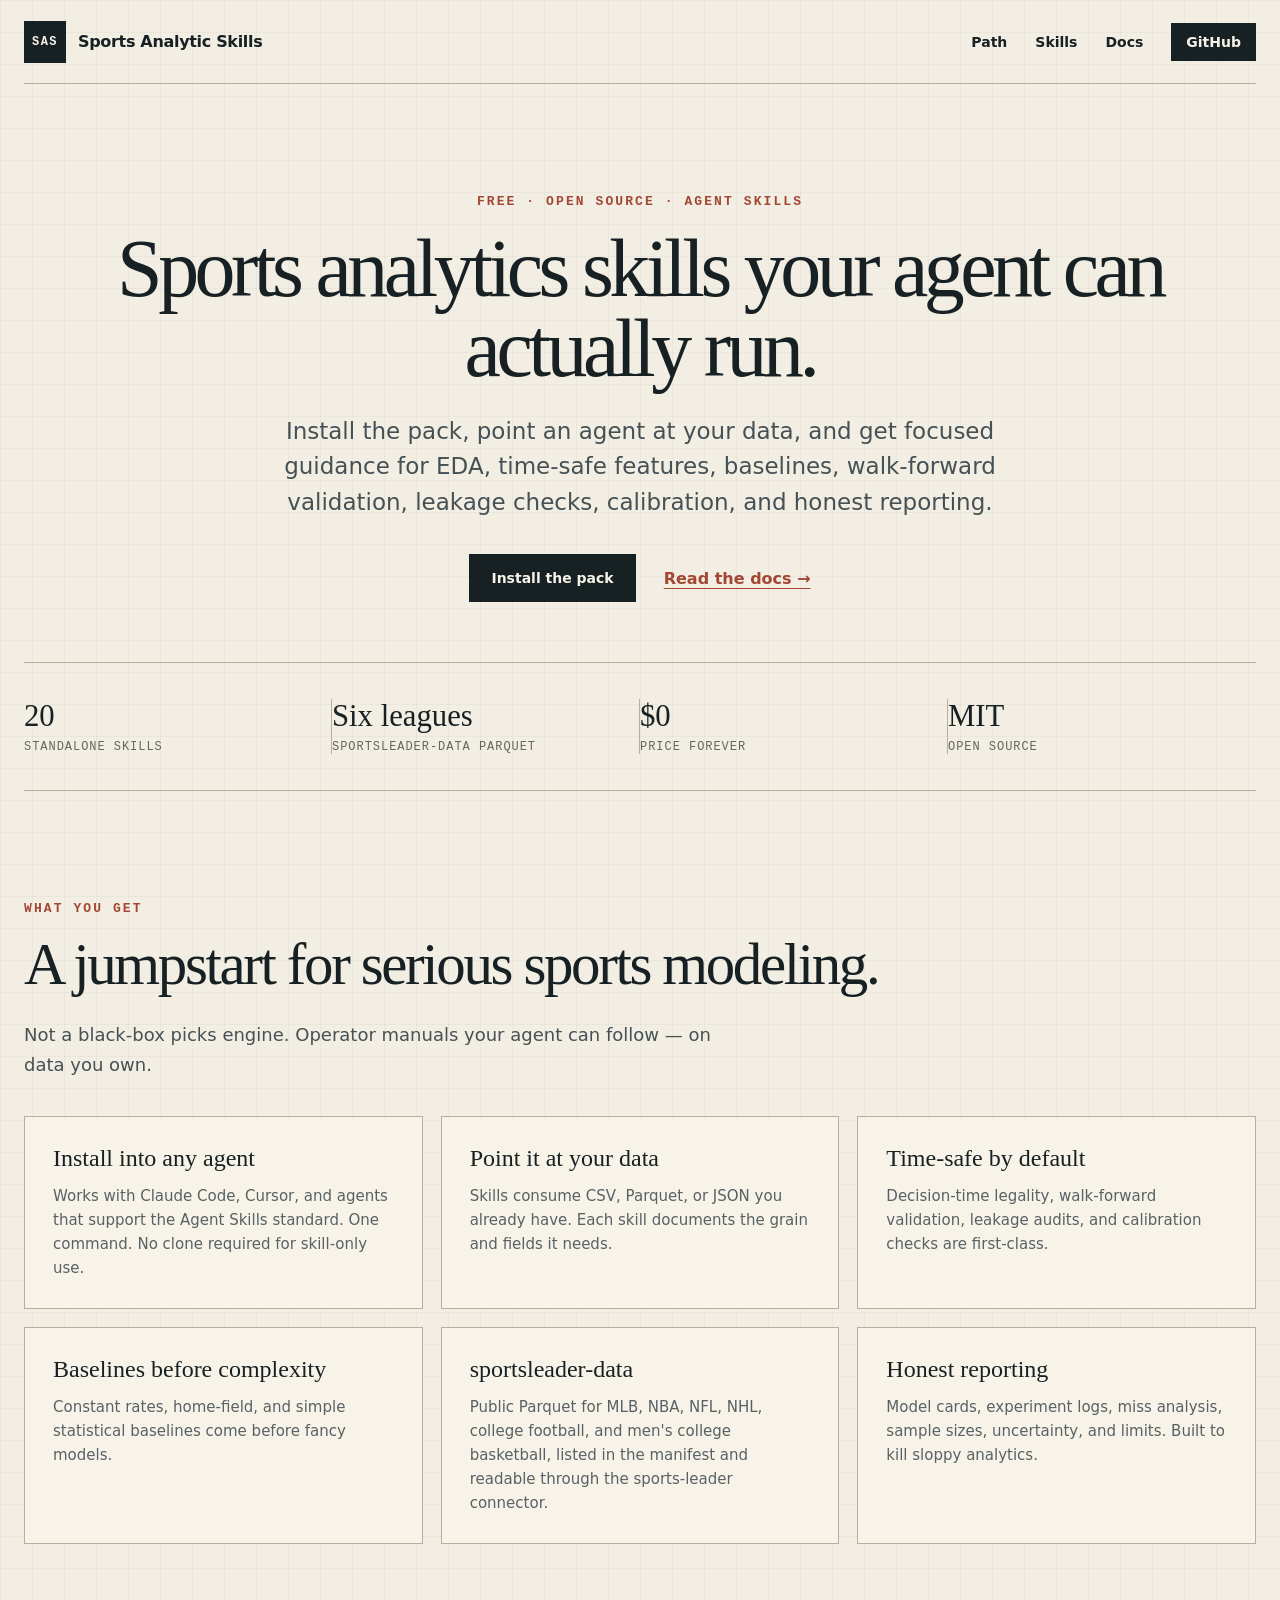
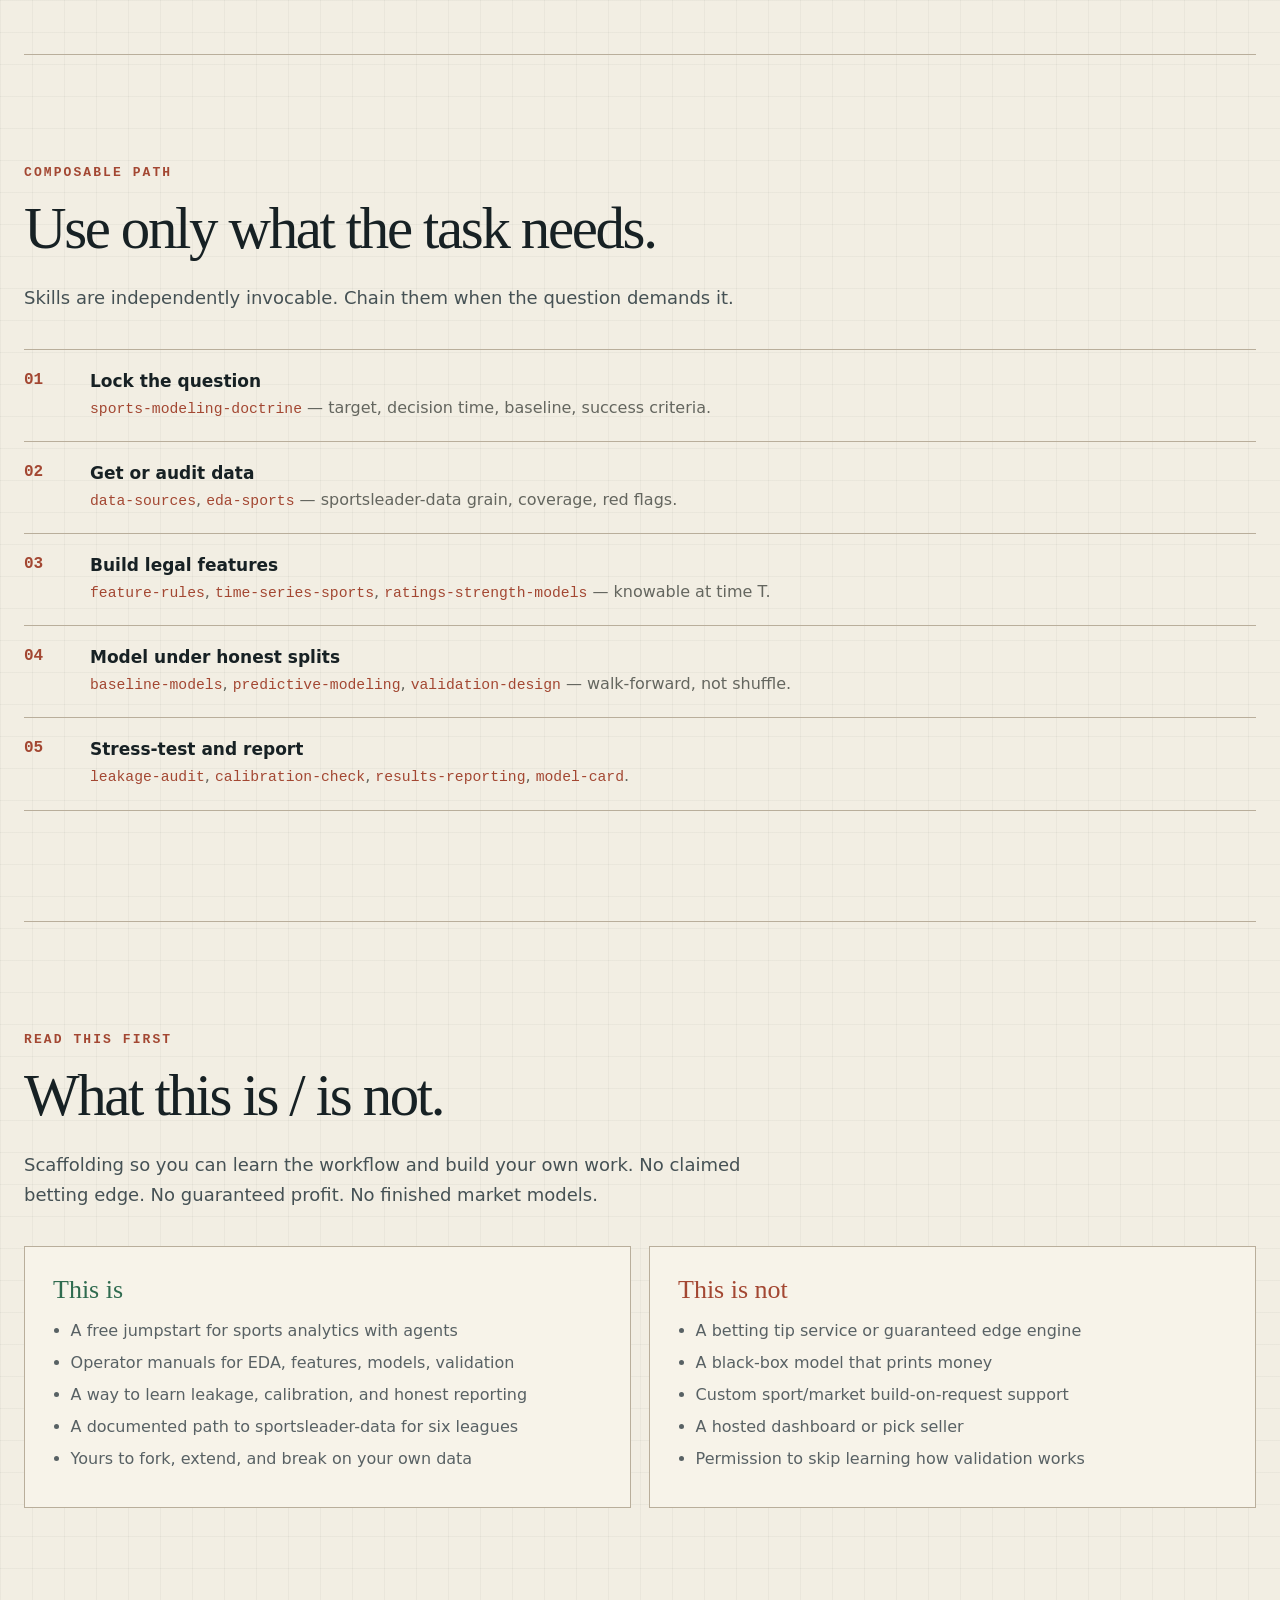
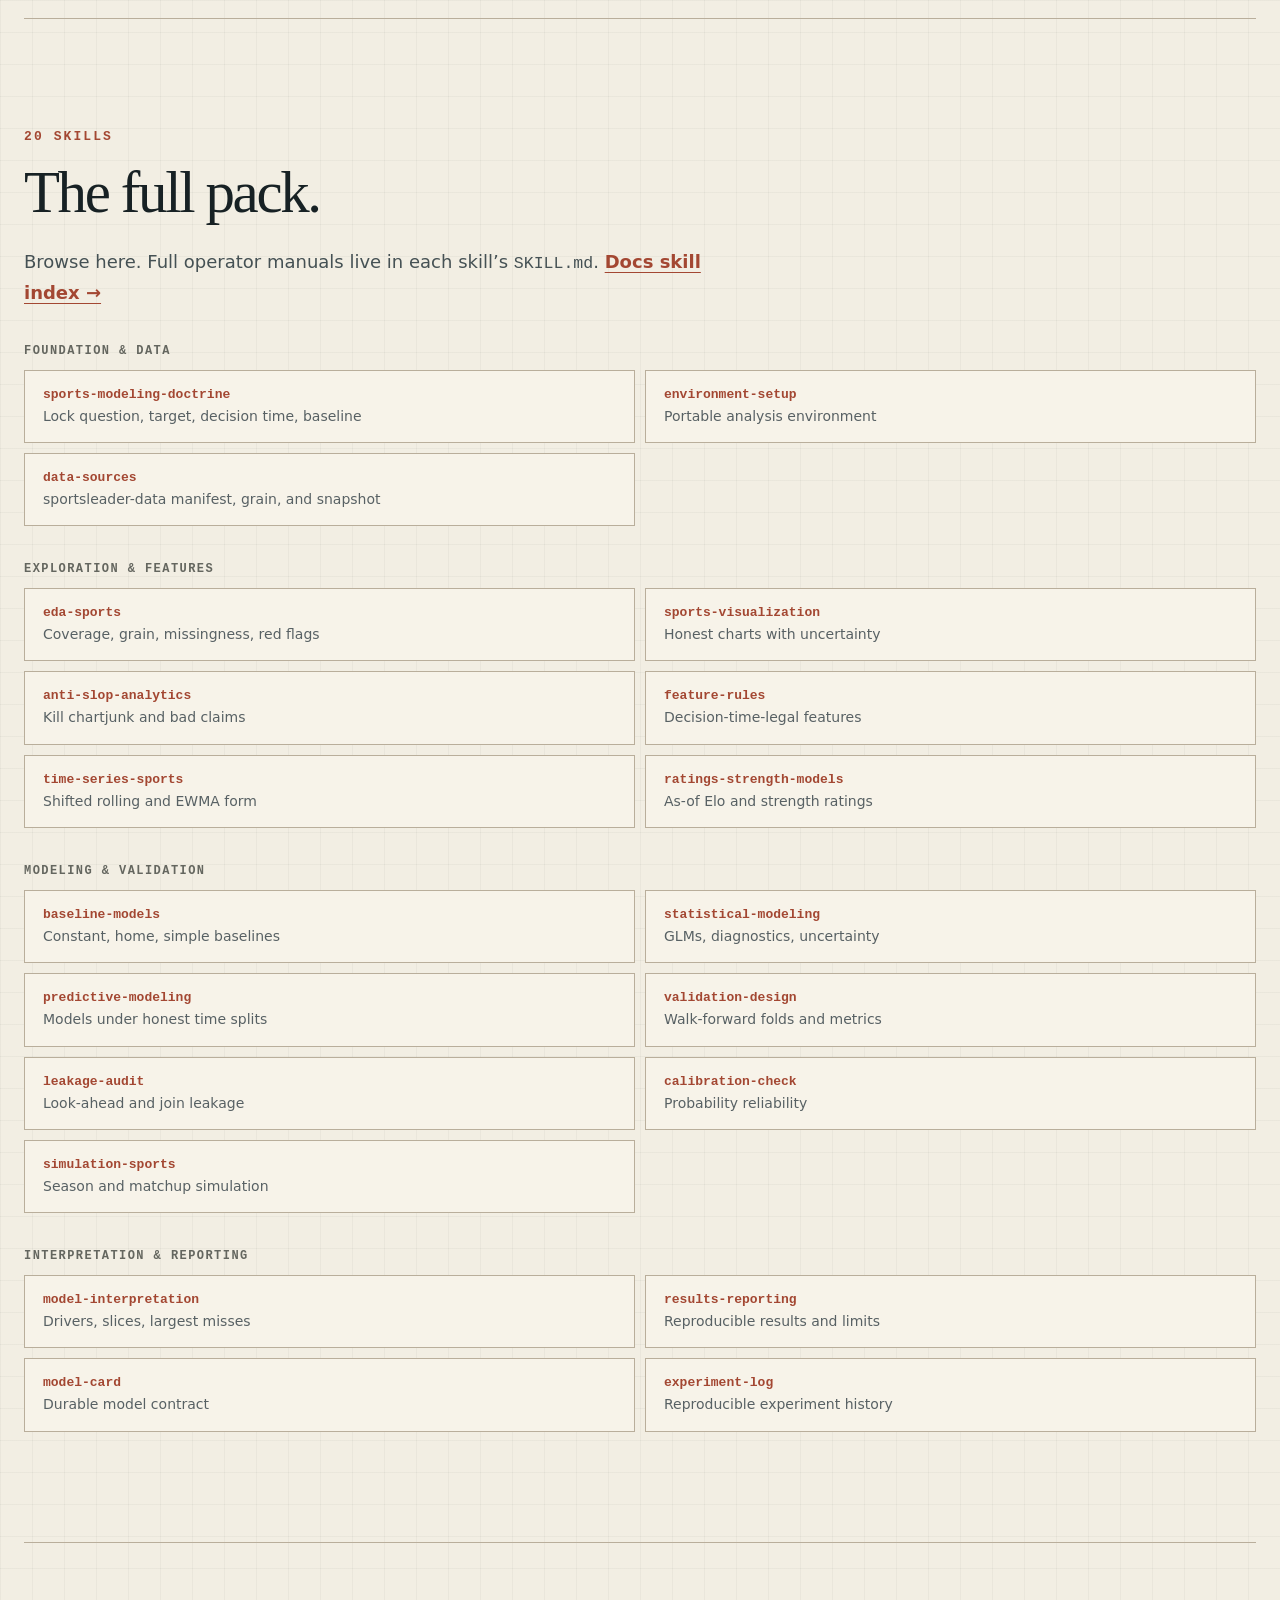
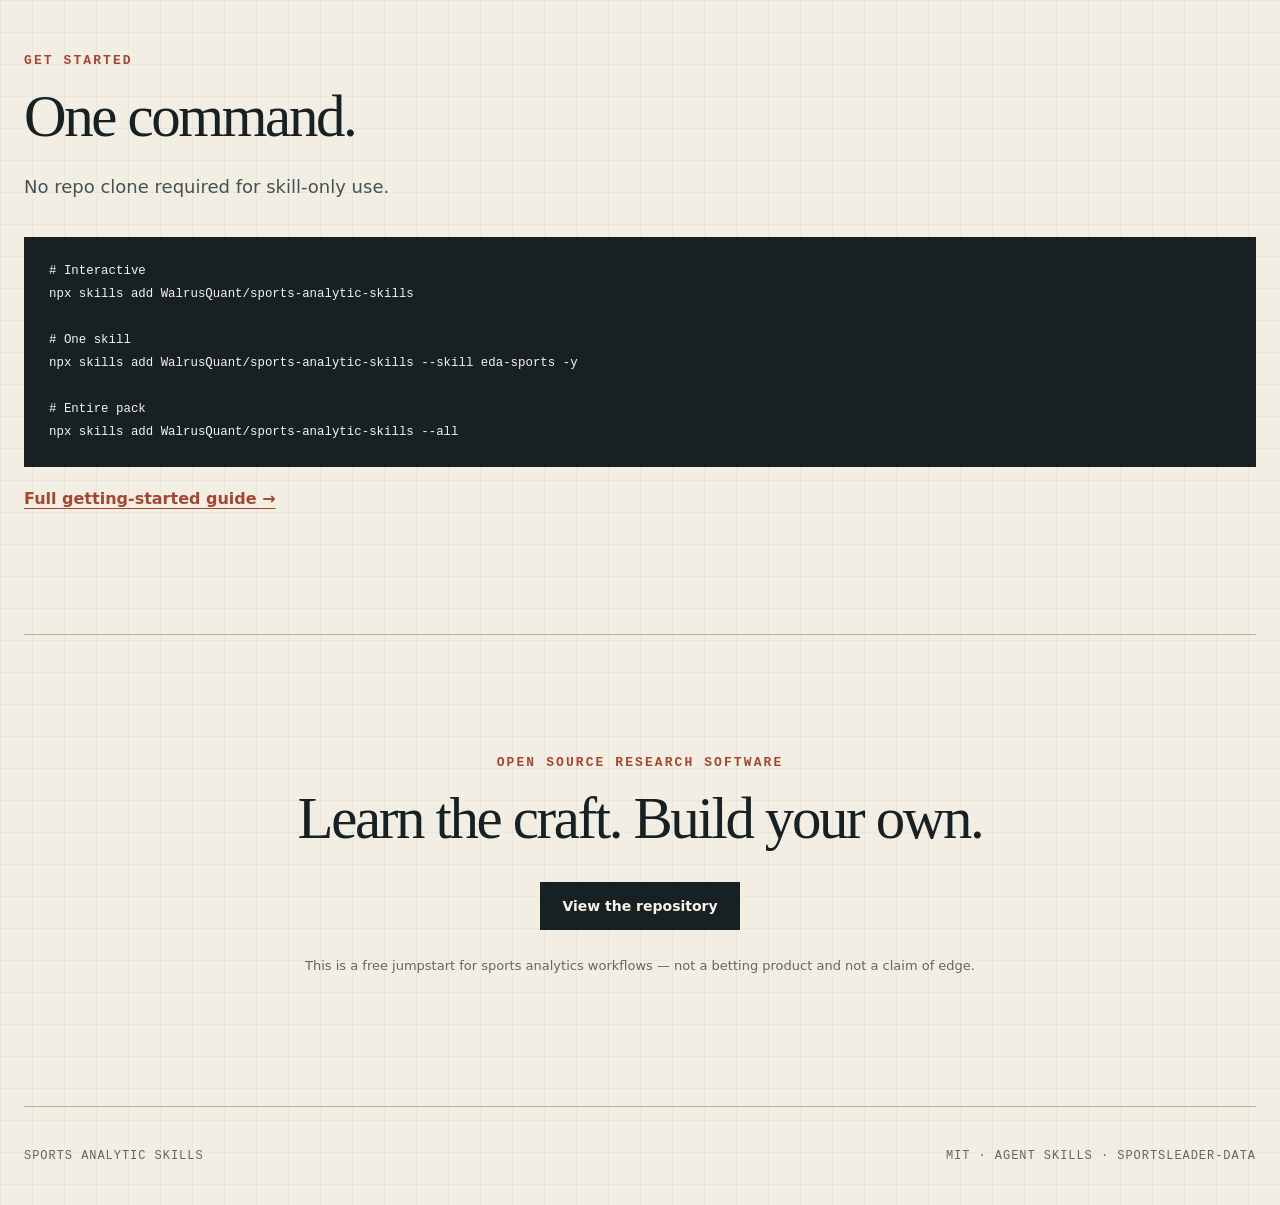
==== commit 635d493a: "feat: make the pack markdown-only on sportsleader-data Remove the sports_ds toolkit, Python CI, bund" ====
--- a/docs/index.html
+++ b/docs/index.html
@@ -7,7 +7,7 @@
     <title>Sports Analytic Skills — Agent skills for sports analytics</title>
     <meta name="description" content="Standalone agent skills for sports analytics and modeling. Install into Claude Code, Cursor, or any agent. EDA, time-safe features, baselines, walk-forward validation, leakage checks, calibration, and reporting." />
     <meta property="og:title" content="Sports Analytic Skills" />
-    <meta property="og:description" content="24 standalone agent skills for rigorous sports analytics. A free jumpstart — not a betting edge kit." />
+    <meta property="og:description" content="20 agent skills for rigorous sports analytics on sportsleader-data. A free jumpstart — not a betting edge kit." />
     <meta property="og:url" content="https://walrusquant.github.io/sports-analytic-skills/" />
     <meta property="og:type" content="website" />
     <meta name="twitter:card" content="summary" />
@@ -43,8 +43,8 @@
       </section>
 
       <section class="proof-strip" aria-label="Project highlights">
-        <div><strong>24</strong><span>standalone skills</span></div>
-        <div><strong>NFL · NBA · MLB</strong><span>public data paths</span></div>
+        <div><strong>20</strong><span>standalone skills</span></div>
+        <div><strong>Six leagues</strong><span>sportsleader-data Parquet</span></div>
         <div><strong>$0</strong><span>price forever</span></div>
         <div><strong>MIT</strong><span>open source</span></div>
       </section>
@@ -73,8 +73,8 @@
             <p>Constant rates, home-field, and simple statistical baselines come before fancy models.</p>
           </article>
           <article>
-            <h3>Public data paths</h3>
-            <p>Skills for nflverse, sportsdataverse, and pybaseball. Optional sports_ds toolkit if you want prebuilt loaders.</p>
+            <h3>sportsleader-data</h3>
+            <p>Public Parquet for MLB, NBA, NFL, NHL, college football, and men's college basketball, listed in the manifest and readable through the sports-leader connector.</p>
           </article>
           <article>
             <h3>Honest reporting</h3>
@@ -99,7 +99,7 @@
             <span>02</span>
             <div>
               <strong>Get or audit data</strong>
-              <p><code>data-sources</code>, <code>nflreadpy</code>, <code>eda-sports</code> — grain, coverage, red flags.</p>
+              <p><code>data-sources</code>, <code>eda-sports</code> — sportsleader-data grain, coverage, red flags.</p>
             </div>
           </li>
           <li>
@@ -140,7 +140,7 @@
               <li>A free jumpstart for sports analytics with agents</li>
               <li>Operator manuals for EDA, features, models, validation</li>
               <li>A way to learn leakage, calibration, and honest reporting</li>
-              <li>Optional public-data helpers for NFL, NBA, MLB</li>
+              <li>A documented path to sportsleader-data for six leagues</li>
               <li>Yours to fork, extend, and break on your own data</li>
             </ul>
           </article>
@@ -158,7 +158,7 @@
       </section>
 
       <section class="section" id="skills">
-        <div class="eyebrow">24 SKILLS</div>
+        <div class="eyebrow">20 SKILLS</div>
         <h2>The full pack.</h2>
         <p class="section-lead">
           Browse here. Full operator manuals live in each skill’s <code>SKILL.md</code>.
@@ -170,11 +170,7 @@
           <div class="skill-grid">
             <div class="skill"><code>sports-modeling-doctrine</code><span>Lock question, target, decision time, baseline</span></div>
             <div class="skill"><code>environment-setup</code><span>Portable analysis environment</span></div>
-            <div class="skill"><code>data-sources</code><span>Choose public source and grain</span></div>
-            <div class="skill"><code>nflreadpy</code><span>Load NFL data from nflverse</span></div>
-            <div class="skill"><code>sportsdataverse-py</code><span>Multi-sport public data</span></div>
-            <div class="skill"><code>pybaseball</code><span>Statcast and MLB tables</span></div>
-            <div class="skill"><code>sports-ds-bridge</code><span>Optional sports_ds toolkit bridge</span></div>
+            <div class="skill"><code>data-sources</code><span>sportsleader-data manifest, grain, and snapshot</span></div>
           </div>
         </div>
 
@@ -239,7 +235,7 @@
 
     <footer>
       <span>Sports Analytic Skills</span>
-      <span>MIT · Agent Skills · NFL / NBA / MLB paths</span>
+      <span>MIT · Agent Skills · sportsleader-data</span>
     </footer>
   </body>
 </html>
